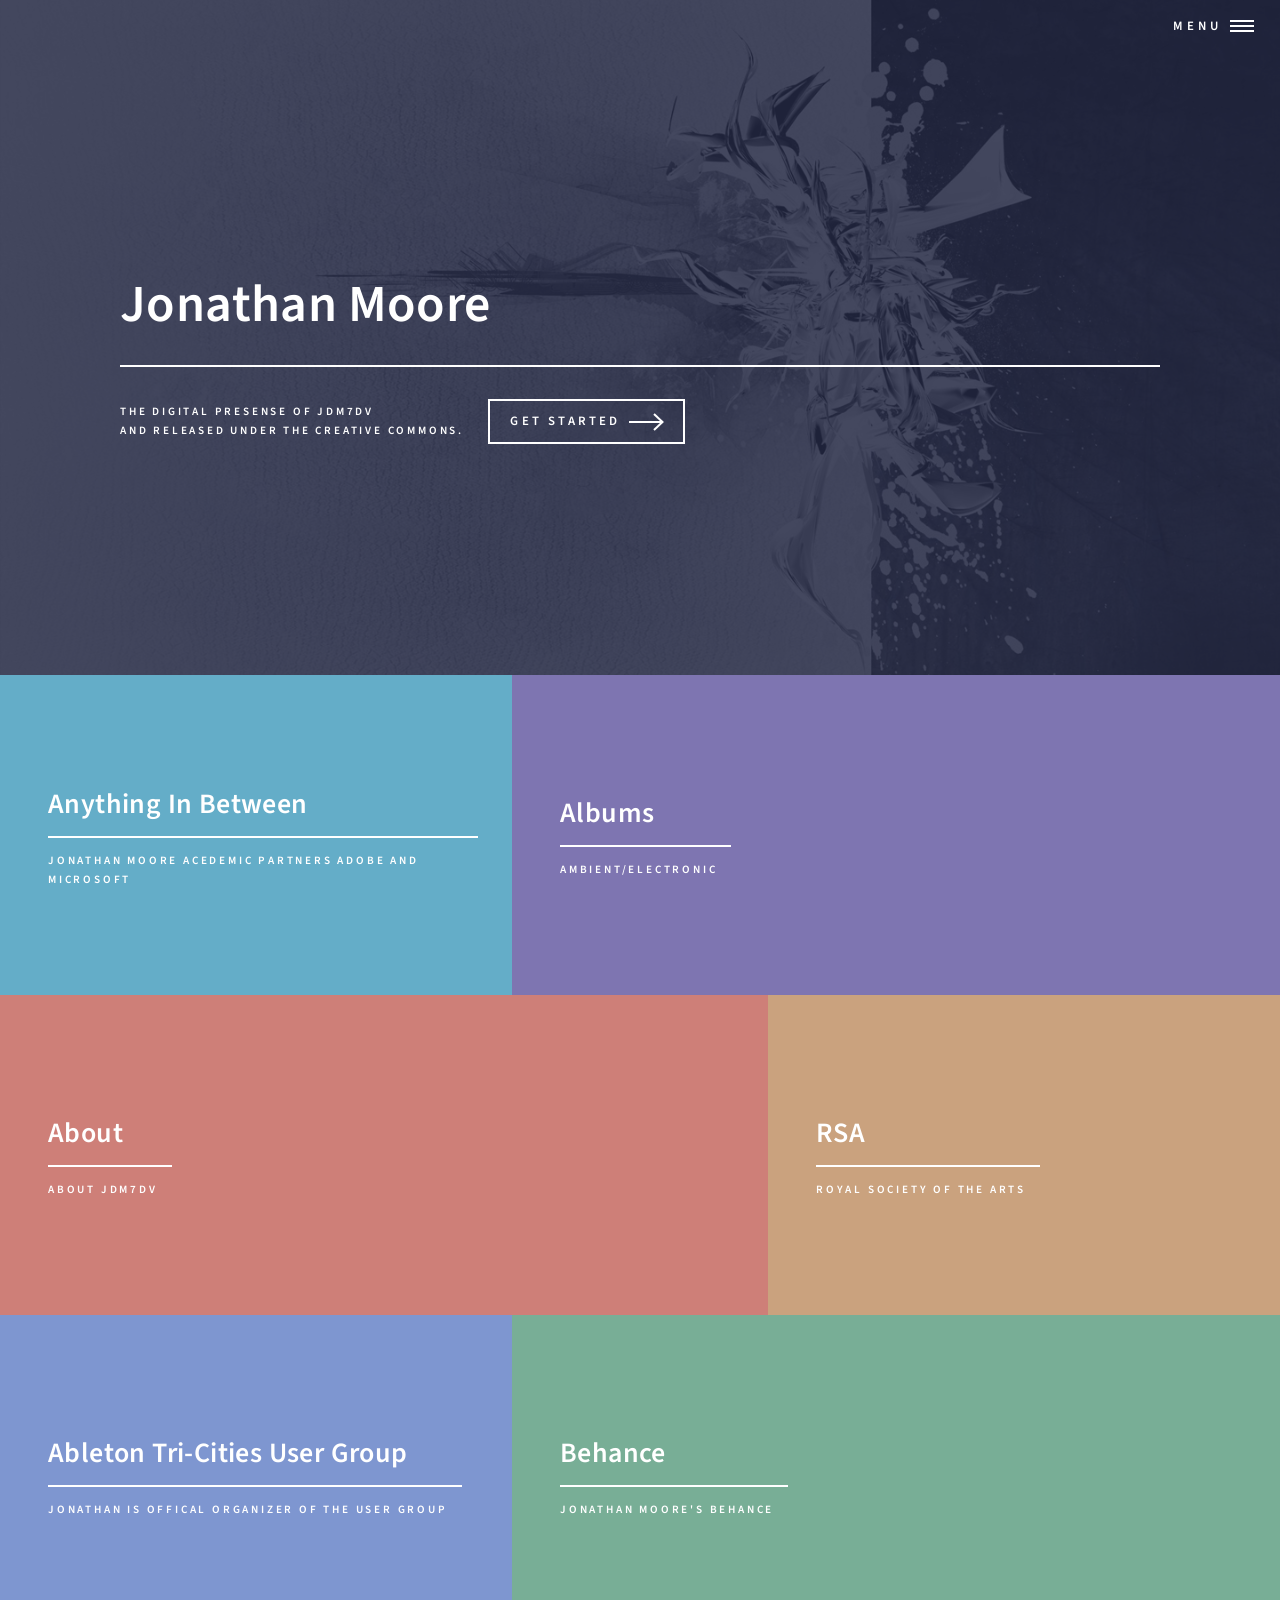
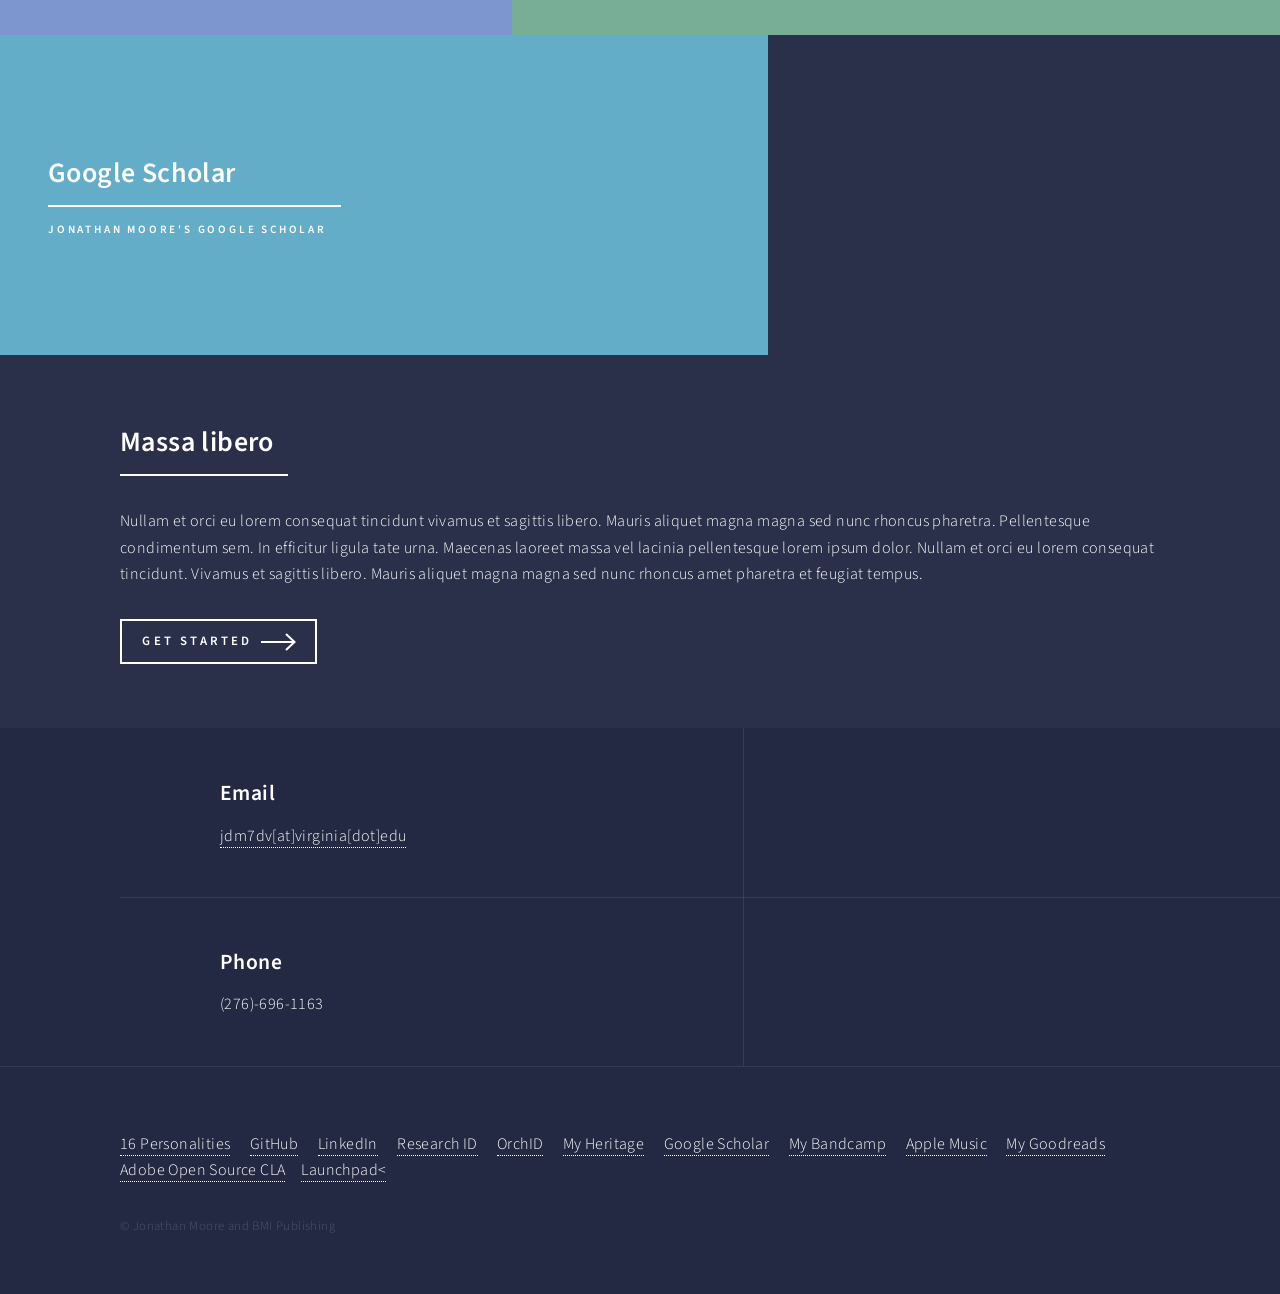
==== artist/index.html @ b3a299a1 "updated site" ====
<!DOCTYPE HTML>
<!--
	Forty by HTML5 UP
	html5up.net | @ajlkn
	Free for personal and commercial use under the CCA 3.0 license (html5up.net/license)
-->
<html>
	<head>
		<title>The digital presense of jdm7dv</title>
		<meta charset="utf-8" />
		<meta name="viewport" content="width=device-width, initial-scale=1, user-scalable=no" />
		<!--[if lte IE 8]><script src="assets/js/ie/html5shiv.js"></script><![endif]-->
        <link rel="stylesheet" href="assets/css/main.css" />
        <!--[if lte IE 9]><link rel="stylesheet" href="assets/css/ie9.css" /><![endif]-->
		<!--[if lte IE 8]><link rel="stylesheet" href="assets/css/ie8.css" /><![endif]-->
	</head>
	<body>

		<!-- Wrapper -->
			<div id="wrapper">

				<!-- Header -->
					<header id="header" class="alt">
					  <nav>
							<a href="#menu">Menu</a>
						</nav>
					</header>

				<!-- Menu -->
					<nav id="menu">
						<ul class="links">
							<li><a href="index.html">Home</a></li>
							<li><a href="albums.html">Albums</a></li>
                            <li><a href="gallery/index.html">Gallery</a></li>
                            <li><a href="https://www.blogger.com/profile/04845957680564475468">Blog</a></li>
                            <li><a href="https://social.jonathanmoore.net">Social</a></li>
                            <li><a href="https://store.cdbaby.com/Artist/JonathanMoore">CDBaby</a></li>
                            <li><a href="https://jdm7dv.bandcamp.com/">Bandcamp</a>
							<li><a href="about.html">About</a></li>
							
						</ul>
						<ul class="actions vertical">
							<li><a href="#" class="button special fit">Get Started</a></li>
							<li><a href="#" class="button fit">Log In</a></li>
						</ul>
					</nav>

				<!-- Banner -->
					<section id="banner" class="major">
						<div class="inner">
							<header class="major">
								<h1>Jonathan Moore</h1>
							</header>
							<div class="content">
								<p>The digital presense of jdm7dv<br />
								and released under the Creative Commons.</p>
								<ul class="actions">
									<li><a href="#one" class="button next scrolly">Get Started</a></li>
								</ul>
							</div>
						</div>
					</section>

				<!-- Main -->
					<div id="main">

						<!-- One -->
							<section id="one" class="tiles">
								<article>
									<span class="image">
										<img src="images/pic01.jpg" alt="" />
									</span>
									<header class="major">
										<h3><a href="https://github.com/intj-t" class="link">Anything In Between</a></h3>
										<p>Jonathan Moore Acedemic Partners Adobe and Microsoft</p>
									</header>
								</article>
								<article>
									<span class="image">
										<img src="images/pic02.jpg" alt="" />
									</span>
									<header class="major">
										<h3><a href="albums.html" class="link">Albums</a></h3>
										<p>Ambient/Electronic</p>
									</header>
								</article>
								<article>
									<span class="image">
										<img src="images/Jonathan_Moore.jpg" alt="" />
									</span>
									<header class="major">
										<h3><a href="about.html" class="link">About</a></h3>
										<p>About jdm7dv</p>
									</header>
								</article>
								<article>
									<span class="image">
										<img src="images/RSA-logo.jpg" alt="" />
									</span>
									<header class="major">
										<h3><a href="https://www.thersa.org/" class="link">RSA</a></h3>
										<p>Royal Society of the Arts</p>
									</header>
								</article>
								<article>
									<span class="image">
										<img src="images/35839010.jpg" alt="" />
									</span>
									<header class="major">
										<h3><a href="https://www.ableton.com/en/community/user-groups/tri-cities-ableton-user-group/" class="link">Ableton Tri-Cities User Group</a></h3>
										<p>Jonathan is offical organizer of the user group</p>
									</header>
								</article>
								<!--<article>
									<span class="image">
										<img src="images/re_vst.jpg" alt="" />
									</span>
									<header class="major">
										<h3><a href="re_vst.html" class="link">Rack Extentions and VST's</a></h3>
										<p>2020</p>
									</header>
								</article>-->
                                <article>
									<span class="image">
										<img src="images/behance.gif" alt="" />
									</span>
									<header class="major">
										<h3><a href="gallery/index.html" class="link">Behance</a></h3>
										<p>Jonathan Moore's Behance</p>
									</header>
								</article>
                                <article>
									<span class="image">
										<img src="images/gogle.png" alt="" />
									</span>
									<header class="major">
										<h3><a href="https://scholar.google.com/citations?hl=en&user=aBc-Oc8AAAAJ" class="link">Google Scholar</a></h3>
										<p>Jonathan Moore's Google Scholar</p>
									</header>
								</article>
                                
							</section>

						<!-- Two -->
							<section id="two">
								<div class="inner">
									<header class="major">
										<h2>Massa libero</h2>
									</header>
									<p>Nullam et orci eu lorem consequat tincidunt vivamus et sagittis libero. Mauris aliquet magna magna sed nunc rhoncus pharetra. Pellentesque condimentum sem. In efficitur ligula tate urna. Maecenas laoreet massa vel lacinia pellentesque lorem ipsum dolor. Nullam et orci eu lorem consequat tincidunt. Vivamus et sagittis libero. Mauris aliquet magna magna sed nunc rhoncus amet pharetra et feugiat tempus.</p>
									<ul class="actions">
										<li><a href="landing.html" class="button next">Get Started</a></li>
									</ul>
								</div>
							</section>

					</div>

				<!-- Contact -->
					<section id="contact">
						<div class="inner">
							<!--<section>
								<form method="post" action="#">
									<div class="field half first">
										<label for="name">Name</label>
										<input type="text" name="name" id="name" />
									</div>
									<div class="field half">
										<label for="email">Email</label>
										<input type="text" name="email" id="email" />
									</div>
									<div class="field">
										<label for="message">Message</label>
										<textarea name="message" id="message" rows="6"></textarea>
									</div>
									<ul class="actions">
										<li><input type="submit" value="Send Message" class="special" /></li>
										<li><input type="reset" value="Clear" /></li>
									</ul>
								</form>
							</section>-->
							<section class="split">
								<section>
									<div class="contact-method">
										<span class="icon alt fa-envelope"></span>
										<h3>Email</h3>
										<a href="#">jdm7dv[at]virginia[dot]edu</a>
									</div>
								</section>
								<section>
									<div class="contact-method">
										<span class="icon alt fa-phone"></span>
										<h3>Phone</h3>
										<span>(276)-696-1163</span>
									</div>
								</section>								
							</section>
						</div>
					</section>

				<!-- Footer -->
					<footer id="footer">
						<div class="inner">
							<ul class="icons">
								<!--<li><a href="#" class="icon alt fa-twitter"><span class="label">Twitter</span></a></li>
								<li><a href="#" class="icon alt fa-facebook"><span class="label">Facebook</span></a></li>-->
								<li><a href="https://www.16personalities.com/profiles/2ebeedfa55fbe" ><span class="label">16 Personalities</span></a></li>
								<li><a href="https://github.com/jdm7dv" ><span class="label">GitHub</span></a></li>
								<li><a href="https://www.linkedin.com/in/jdm7dv/" ><span class="label">LinkedIn</span></a></li>
                                <li><a href="http://www.researcherid.com/rid/O-6842-2016" ><span class="label">Research ID</span></a></li>
                                <li><a href="https://orcid.org/0000-0002-3929-2958" ><span class="label">OrchID</span></a></li>
                                <li><a href="https://www.myheritage.com/member-831976881_1/jonathan-moore?public=1&originalSiteID=532733941" ><span class="label">My Heritage</span></a></li>
                                <li><a href="https://scholar.google.com/citations?hl=en&user=aBc-Oc8AAAAJ" ><span class="label">Google Scholar</span></a></li>                                
	                            <li><a href="https://jdm7dv.bandcamp.com" ><span class="label">My Bandcamp</span></a></li>
                                <li><a href="https://itunes.apple.com/us/album/ambient-moments-vol-1/1295436715" ><span class="label">Apple Music</span></a></li>
	                            <li><a href="https://www.goodreads.com/user/show/72426002-jonathan-moore" ><span class="label">My Goodreads</span></a></li>
                                <li><a href="http://opensource.adobe.com/cla.html" ><span class="label">Adobe Open Source CLA</span></a>
                                <li><a href="https://github.com/jdm7dv/jdm7dv.github.io.git"><span class="label">Launchpad</span><</a>
							</ul>
							<ul class="copyright">
								<li>&copy; Jonathan Moore and BMI Publishing</li>
							</ul>
						</div>
					</footer>


			</div>

		<!-- Scripts -->
			<script src="assets/js/jquery.min.js"></script>
			<script src="assets/js/jquery.scrolly.min.js"></script>
			<script src="assets/js/jquery.scrollex.min.js"></script>
			<script src="assets/js/skel.min.js"></script>
			<script src="assets/js/util.js"></script>
			<!--[if lte IE 8]><script src="assets/js/ie/respond.min.js"></script><![endif]-->
			<script src="assets/js/main.js"></script>
            

	</body>
</html>
---- artist/assets/css/main.css ----
@import url(font-awesome.min.css);
@import url("https://fonts.googleapis.com/css?family=Source+Sans+Pro:300,300italic,600,600italic");

/*
	Forty by HTML5 UP
	html5up.net | @ajlkn
	Free for personal and commercial use under the CCA 3.0 license (html5up.net/license)
*/

/* Reset */

	html, body, div, span, applet, object, iframe, h1, h2, h3, h4, h5, h6, p, blockquote, pre, a, abbr, acronym, address, big, cite, code, del, dfn, em, img, ins, kbd, q, s, samp, small, strike, strong, sub, sup, tt, var, b, u, i, center, dl, dt, dd, ol, ul, li, fieldset, form, label, legend, table, caption, tbody, tfoot, thead, tr, th, td, article, aside, canvas, details, embed, figure, figcaption, footer, header, hgroup, menu, nav, output, ruby, section, summary, time, mark, audio, video {
		margin: 0;
		padding: 0;
		border: 0;
		font-size: 100%;
		font: inherit;
		vertical-align: baseline;
	}

	article, aside, details, figcaption, figure, footer, header, hgroup, menu, nav, section {
		display: block;
	}

	body {
		line-height: 1;
	}

	ol, ul {
		list-style: none;
	}

	blockquote {
		background: url(images/bg-quote1.png) no-repeat;
		color: #a5a4a4;
		font-style: italic;
		margin: 30px;
		padding: 30px 30px 30px 50px;
		}


	table {
		border-collapse: collapse;
		border-spacing: 0;
	}

	body {
		-webkit-text-size-adjust: none;
	}

/* Box Model */

	*, *:before, *:after {
		-moz-box-sizing: border-box;
		-webkit-box-sizing: border-box;
		box-sizing: border-box;
	}

/* Grid */

	.row {
		border-bottom: solid 1px transparent;
		-moz-box-sizing: border-box;
		-webkit-box-sizing: border-box;
		box-sizing: border-box;
	}

	.row > * {
		float: left;
		-moz-box-sizing: border-box;
		-webkit-box-sizing: border-box;
		box-sizing: border-box;
	}

	.row:after, .row:before {
		content: '';
		display: block;
		clear: both;
		height: 0;
	}

	.row.uniform > * > :first-child {
		margin-top: 0;
	}

	.row.uniform > * > :last-child {
		margin-bottom: 0;
	}

	.row.\30 \25 > * {
		padding: 0 0 0 0em;
	}

	.row.\30 \25 {
		margin: 0 0 -1px 0em;
	}

	.row.uniform.\30 \25 > * {
		padding: 0em 0 0 0em;
	}

	.row.uniform.\30 \25 {
		margin: 0em 0 -1px 0em;
	}

	.row > * {
		padding: 0 0 0 2em;
	}

	.row {
		margin: 0 0 -1px -2em;
	}

	.row.uniform > * {
		padding: 2em 0 0 2em;
	}

	.row.uniform {
		margin: -2em 0 -1px -2em;
	}

	.row.\32 00\25 > * {
		padding: 0 0 0 4em;
	}

	.row.\32 00\25 {
		margin: 0 0 -1px -4em;
	}

	.row.uniform.\32 00\25 > * {
		padding: 4em 0 0 4em;
	}

	.row.uniform.\32 00\25 {
		margin: -4em 0 -1px -4em;
	}

	.row.\31 50\25 > * {
		padding: 0 0 0 3em;
	}

	.row.\31 50\25 {
		margin: 0 0 -1px -3em;
	}

	.row.uniform.\31 50\25 > * {
		padding: 3em 0 0 3em;
	}

	.row.uniform.\31 50\25 {
		margin: -3em 0 -1px -3em;
	}

	.row.\35 0\25 > * {
		padding: 0 0 0 1em;
	}

	.row.\35 0\25 {
		margin: 0 0 -1px -1em;
	}

	.row.uniform.\35 0\25 > * {
		padding: 1em 0 0 1em;
	}

	.row.uniform.\35 0\25 {
		margin: -1em 0 -1px -1em;
	}

	.row.\32 5\25 > * {
		padding: 0 0 0 0.5em;
	}

	.row.\32 5\25 {
		margin: 0 0 -1px -0.5em;
	}

	.row.uniform.\32 5\25 > * {
		padding: 0.5em 0 0 0.5em;
	}

	.row.uniform.\32 5\25 {
		margin: -0.5em 0 -1px -0.5em;
	}

	.\31 2u, .\31 2u\24 {
		width: 100%;
		clear: none;
		margin-left: 0;
	}

	.\31 1u, .\31 1u\24 {
		width: 91.6666666667%;
		clear: none;
		margin-left: 0;
	}

	.\31 0u, .\31 0u\24 {
		width: 83.3333333333%;
		clear: none;
		margin-left: 0;
	}

	.\39 u, .\39 u\24 {
		width: 75%;
		clear: none;
		margin-left: 0;
	}

	.\38 u, .\38 u\24 {
		width: 66.6666666667%;
		clear: none;
		margin-left: 0;
	}

	.\37 u, .\37 u\24 {
		width: 58.3333333333%;
		clear: none;
		margin-left: 0;
	}

	.\36 u, .\36 u\24 {
		width: 50%;
		clear: none;
		margin-left: 0;
	}

	.\35 u, .\35 u\24 {
		width: 41.6666666667%;
		clear: none;
		margin-left: 0;
	}

	.\34 u, .\34 u\24 {
		width: 33.3333333333%;
		clear: none;
		margin-left: 0;
	}

	.\33 u, .\33 u\24 {
		width: 25%;
		clear: none;
		margin-left: 0;
	}

	.\32 u, .\32 u\24 {
		width: 16.6666666667%;
		clear: none;
		margin-left: 0;
	}

	.\31 u, .\31 u\24 {
		width: 8.3333333333%;
		clear: none;
		margin-left: 0;
	}

	.\31 2u\24 + *,
	.\31 1u\24 + *,
	.\31 0u\24 + *,
	.\39 u\24 + *,
	.\38 u\24 + *,
	.\37 u\24 + *,
	.\36 u\24 + *,
	.\35 u\24 + *,
	.\34 u\24 + *,
	.\33 u\24 + *,
	.\32 u\24 + *,
	.\31 u\24 + * {
		clear: left;
	}

	.\-11u {
		margin-left: 91.66667%;
	}

	.\-10u {
		margin-left: 83.33333%;
	}

	.\-9u {
		margin-left: 75%;
	}

	.\-8u {
		margin-left: 66.66667%;
	}

	.\-7u {
		margin-left: 58.33333%;
	}

	.\-6u {
		margin-left: 50%;
	}

	.\-5u {
		margin-left: 41.66667%;
	}

	.\-4u {
		margin-left: 33.33333%;
	}

	.\-3u {
		margin-left: 25%;
	}

	.\-2u {
		margin-left: 16.66667%;
	}

	.\-1u {
		margin-left: 8.33333%;
	}

	@media screen and (max-width: 1680px) {

		.row > * {
			padding: 0 0 0 2em;
		}

		.row {
			margin: 0 0 -1px -2em;
		}

		.row.uniform > * {
			padding: 2em 0 0 2em;
		}

		.row.uniform {
			margin: -2em 0 -1px -2em;
		}

		.row.\32 00\25 > * {
			padding: 0 0 0 4em;
		}

		.row.\32 00\25 {
			margin: 0 0 -1px -4em;
		}

		.row.uniform.\32 00\25 > * {
			padding: 4em 0 0 4em;
		}

		.row.uniform.\32 00\25 {
			margin: -4em 0 -1px -4em;
		}

		.row.\31 50\25 > * {
			padding: 0 0 0 3em;
		}

		.row.\31 50\25 {
			margin: 0 0 -1px -3em;
		}

		.row.uniform.\31 50\25 > * {
			padding: 3em 0 0 3em;
		}

		.row.uniform.\31 50\25 {
			margin: -3em 0 -1px -3em;
		}

		.row.\35 0\25 > * {
			padding: 0 0 0 1em;
		}

		.row.\35 0\25 {
			margin: 0 0 -1px -1em;
		}

		.row.uniform.\35 0\25 > * {
			padding: 1em 0 0 1em;
		}

		.row.uniform.\35 0\25 {
			margin: -1em 0 -1px -1em;
		}

		.row.\32 5\25 > * {
			padding: 0 0 0 0.5em;
		}

		.row.\32 5\25 {
			margin: 0 0 -1px -0.5em;
		}

		.row.uniform.\32 5\25 > * {
			padding: 0.5em 0 0 0.5em;
		}

		.row.uniform.\32 5\25 {
			margin: -0.5em 0 -1px -0.5em;
		}

		.\31 2u\28xlarge\29, .\31 2u\24\28xlarge\29 {
			width: 100%;
			clear: none;
			margin-left: 0;
		}

		.\31 1u\28xlarge\29, .\31 1u\24\28xlarge\29 {
			width: 91.6666666667%;
			clear: none;
			margin-left: 0;
		}

		.\31 0u\28xlarge\29, .\31 0u\24\28xlarge\29 {
			width: 83.3333333333%;
			clear: none;
			margin-left: 0;
		}

		.\39 u\28xlarge\29, .\39 u\24\28xlarge\29 {
			width: 75%;
			clear: none;
			margin-left: 0;
		}

		.\38 u\28xlarge\29, .\38 u\24\28xlarge\29 {
			width: 66.6666666667%;
			clear: none;
			margin-left: 0;
		}

		.\37 u\28xlarge\29, .\37 u\24\28xlarge\29 {
			width: 58.3333333333%;
			clear: none;
			margin-left: 0;
		}

		.\36 u\28xlarge\29, .\36 u\24\28xlarge\29 {
			width: 50%;
			clear: none;
			margin-left: 0;
		}

		.\35 u\28xlarge\29, .\35 u\24\28xlarge\29 {
			width: 41.6666666667%;
			clear: none;
			margin-left: 0;
		}

		.\34 u\28xlarge\29, .\34 u\24\28xlarge\29 {
			width: 33.3333333333%;
			clear: none;
			margin-left: 0;
		}

		.\33 u\28xlarge\29, .\33 u\24\28xlarge\29 {
			width: 25%;
			clear: none;
			margin-left: 0;
		}

		.\32 u\28xlarge\29, .\32 u\24\28xlarge\29 {
			width: 16.6666666667%;
			clear: none;
			margin-left: 0;
		}

		.\31 u\28xlarge\29, .\31 u\24\28xlarge\29 {
			width: 8.3333333333%;
			clear: none;
			margin-left: 0;
		}

		.\31 2u\24\28xlarge\29 + *,
		.\31 1u\24\28xlarge\29 + *,
		.\31 0u\24\28xlarge\29 + *,
		.\39 u\24\28xlarge\29 + *,
		.\38 u\24\28xlarge\29 + *,
		.\37 u\24\28xlarge\29 + *,
		.\36 u\24\28xlarge\29 + *,
		.\35 u\24\28xlarge\29 + *,
		.\34 u\24\28xlarge\29 + *,
		.\33 u\24\28xlarge\29 + *,
		.\32 u\24\28xlarge\29 + *,
		.\31 u\24\28xlarge\29 + * {
			clear: left;
		}

		.\-11u\28xlarge\29 {
			margin-left: 91.66667%;
		}

		.\-10u\28xlarge\29 {
			margin-left: 83.33333%;
		}

		.\-9u\28xlarge\29 {
			margin-left: 75%;
		}

		.\-8u\28xlarge\29 {
			margin-left: 66.66667%;
		}

		.\-7u\28xlarge\29 {
			margin-left: 58.33333%;
		}

		.\-6u\28xlarge\29 {
			margin-left: 50%;
		}

		.\-5u\28xlarge\29 {
			margin-left: 41.66667%;
		}

		.\-4u\28xlarge\29 {
			margin-left: 33.33333%;
		}

		.\-3u\28xlarge\29 {
			margin-left: 25%;
		}

		.\-2u\28xlarge\29 {
			margin-left: 16.66667%;
		}

		.\-1u\28xlarge\29 {
			margin-left: 8.33333%;
		}

	}

	@media screen and (max-width: 1280px) {

		.row > * {
			padding: 0 0 0 1.5em;
		}

		.row {
			margin: 0 0 -1px -1.5em;
		}

		.row.uniform > * {
			padding: 1.5em 0 0 1.5em;
		}

		.row.uniform {
			margin: -1.5em 0 -1px -1.5em;
		}

		.row.\32 00\25 > * {
			padding: 0 0 0 3em;
		}

		.row.\32 00\25 {
			margin: 0 0 -1px -3em;
		}

		.row.uniform.\32 00\25 > * {
			padding: 3em 0 0 3em;
		}

		.row.uniform.\32 00\25 {
			margin: -3em 0 -1px -3em;
		}

		.row.\31 50\25 > * {
			padding: 0 0 0 2.25em;
		}

		.row.\31 50\25 {
			margin: 0 0 -1px -2.25em;
		}

		.row.uniform.\31 50\25 > * {
			padding: 2.25em 0 0 2.25em;
		}

		.row.uniform.\31 50\25 {
			margin: -2.25em 0 -1px -2.25em;
		}

		.row.\35 0\25 > * {
			padding: 0 0 0 0.75em;
		}

		.row.\35 0\25 {
			margin: 0 0 -1px -0.75em;
		}

		.row.uniform.\35 0\25 > * {
			padding: 0.75em 0 0 0.75em;
		}

		.row.uniform.\35 0\25 {
			margin: -0.75em 0 -1px -0.75em;
		}

		.row.\32 5\25 > * {
			padding: 0 0 0 0.375em;
		}

		.row.\32 5\25 {
			margin: 0 0 -1px -0.375em;
		}

		.row.uniform.\32 5\25 > * {
			padding: 0.375em 0 0 0.375em;
		}

		.row.uniform.\32 5\25 {
			margin: -0.375em 0 -1px -0.375em;
		}

		.\31 2u\28large\29, .\31 2u\24\28large\29 {
			width: 100%;
			clear: none;
			margin-left: 0;
		}

		.\31 1u\28large\29, .\31 1u\24\28large\29 {
			width: 91.6666666667%;
			clear: none;
			margin-left: 0;
		}

		.\31 0u\28large\29, .\31 0u\24\28large\29 {
			width: 83.3333333333%;
			clear: none;
			margin-left: 0;
		}

		.\39 u\28large\29, .\39 u\24\28large\29 {
			width: 75%;
			clear: none;
			margin-left: 0;
		}

		.\38 u\28large\29, .\38 u\24\28large\29 {
			width: 66.6666666667%;
			clear: none;
			margin-left: 0;
		}

		.\37 u\28large\29, .\37 u\24\28large\29 {
			width: 58.3333333333%;
			clear: none;
			margin-left: 0;
		}

		.\36 u\28large\29, .\36 u\24\28large\29 {
			width: 50%;
			clear: none;
			margin-left: 0;
		}

		.\35 u\28large\29, .\35 u\24\28large\29 {
			width: 41.6666666667%;
			clear: none;
			margin-left: 0;
		}

		.\34 u\28large\29, .\34 u\24\28large\29 {
			width: 33.3333333333%;
			clear: none;
			margin-left: 0;
		}

		.\33 u\28large\29, .\33 u\24\28large\29 {
			width: 25%;
			clear: none;
			margin-left: 0;
		}

		.\32 u\28large\29, .\32 u\24\28large\29 {
			width: 16.6666666667%;
			clear: none;
			margin-left: 0;
		}

		.\31 u\28large\29, .\31 u\24\28large\29 {
			width: 8.3333333333%;
			clear: none;
			margin-left: 0;
		}

		.\31 2u\24\28large\29 + *,
		.\31 1u\24\28large\29 + *,
		.\31 0u\24\28large\29 + *,
		.\39 u\24\28large\29 + *,
		.\38 u\24\28large\29 + *,
		.\37 u\24\28large\29 + *,
		.\36 u\24\28large\29 + *,
		.\35 u\24\28large\29 + *,
		.\34 u\24\28large\29 + *,
		.\33 u\24\28large\29 + *,
		.\32 u\24\28large\29 + *,
		.\31 u\24\28large\29 + * {
			clear: left;
		}

		.\-11u\28large\29 {
			margin-left: 91.66667%;
		}

		.\-10u\28large\29 {
			margin-left: 83.33333%;
		}

		.\-9u\28large\29 {
			margin-left: 75%;
		}

		.\-8u\28large\29 {
			margin-left: 66.66667%;
		}

		.\-7u\28large\29 {
			margin-left: 58.33333%;
		}

		.\-6u\28large\29 {
			margin-left: 50%;
		}

		.\-5u\28large\29 {
			margin-left: 41.66667%;
		}

		.\-4u\28large\29 {
			margin-left: 33.33333%;
		}

		.\-3u\28large\29 {
			margin-left: 25%;
		}

		.\-2u\28large\29 {
			margin-left: 16.66667%;
		}

		.\-1u\28large\29 {
			margin-left: 8.33333%;
		}

	}

	@media screen and (max-width: 980px) {

		.row > * {
			padding: 0 0 0 1.5em;
		}

		.row {
			margin: 0 0 -1px -1.5em;
		}

		.row.uniform > * {
			padding: 1.5em 0 0 1.5em;
		}

		.row.uniform {
			margin: -1.5em 0 -1px -1.5em;
		}

		.row.\32 00\25 > * {
			padding: 0 0 0 3em;
		}

		.row.\32 00\25 {
			margin: 0 0 -1px -3em;
		}

		.row.uniform.\32 00\25 > * {
			padding: 3em 0 0 3em;
		}

		.row.uniform.\32 00\25 {
			margin: -3em 0 -1px -3em;
		}

		.row.\31 50\25 > * {
			padding: 0 0 0 2.25em;
		}

		.row.\31 50\25 {
			margin: 0 0 -1px -2.25em;
		}

		.row.uniform.\31 50\25 > * {
			padding: 2.25em 0 0 2.25em;
		}

		.row.uniform.\31 50\25 {
			margin: -2.25em 0 -1px -2.25em;
		}

		.row.\35 0\25 > * {
			padding: 0 0 0 0.75em;
		}

		.row.\35 0\25 {
			margin: 0 0 -1px -0.75em;
		}

		.row.uniform.\35 0\25 > * {
			padding: 0.75em 0 0 0.75em;
		}

		.row.uniform.\35 0\25 {
			margin: -0.75em 0 -1px -0.75em;
		}

		.row.\32 5\25 > * {
			padding: 0 0 0 0.375em;
		}

		.row.\32 5\25 {
			margin: 0 0 -1px -0.375em;
		}

		.row.uniform.\32 5\25 > * {
			padding: 0.375em 0 0 0.375em;
		}

		.row.uniform.\32 5\25 {
			margin: -0.375em 0 -1px -0.375em;
		}

		.\31 2u\28medium\29, .\31 2u\24\28medium\29 {
			width: 100%;
			clear: none;
			margin-left: 0;
		}

		.\31 1u\28medium\29, .\31 1u\24\28medium\29 {
			width: 91.6666666667%;
			clear: none;
			margin-left: 0;
		}

		.\31 0u\28medium\29, .\31 0u\24\28medium\29 {
			width: 83.3333333333%;
			clear: none;
			margin-left: 0;
		}

		.\39 u\28medium\29, .\39 u\24\28medium\29 {
			width: 75%;
			clear: none;
			margin-left: 0;
		}

		.\38 u\28medium\29, .\38 u\24\28medium\29 {
			width: 66.6666666667%;
			clear: none;
			margin-left: 0;
		}

		.\37 u\28medium\29, .\37 u\24\28medium\29 {
			width: 58.3333333333%;
			clear: none;
			margin-left: 0;
		}

		.\36 u\28medium\29, .\36 u\24\28medium\29 {
			width: 50%;
			clear: none;
			margin-left: 0;
		}

		.\35 u\28medium\29, .\35 u\24\28medium\29 {
			width: 41.6666666667%;
			clear: none;
			margin-left: 0;
		}

		.\34 u\28medium\29, .\34 u\24\28medium\29 {
			width: 33.3333333333%;
			clear: none;
			margin-left: 0;
		}

		.\33 u\28medium\29, .\33 u\24\28medium\29 {
			width: 25%;
			clear: none;
			margin-left: 0;
		}

		.\32 u\28medium\29, .\32 u\24\28medium\29 {
			width: 16.6666666667%;
			clear: none;
			margin-left: 0;
		}

		.\31 u\28medium\29, .\31 u\24\28medium\29 {
			width: 8.3333333333%;
			clear: none;
			margin-left: 0;
		}

		.\31 2u\24\28medium\29 + *,
		.\31 1u\24\28medium\29 + *,
		.\31 0u\24\28medium\29 + *,
		.\39 u\24\28medium\29 + *,
		.\38 u\24\28medium\29 + *,
		.\37 u\24\28medium\29 + *,
		.\36 u\24\28medium\29 + *,
		.\35 u\24\28medium\29 + *,
		.\34 u\24\28medium\29 + *,
		.\33 u\24\28medium\29 + *,
		.\32 u\24\28medium\29 + *,
		.\31 u\24\28medium\29 + * {
			clear: left;
		}

		.\-11u\28medium\29 {
			margin-left: 91.66667%;
		}

		.\-10u\28medium\29 {
			margin-left: 83.33333%;
		}

		.\-9u\28medium\29 {
			margin-left: 75%;
		}

		.\-8u\28medium\29 {
			margin-left: 66.66667%;
		}

		.\-7u\28medium\29 {
			margin-left: 58.33333%;
		}

		.\-6u\28medium\29 {
			margin-left: 50%;
		}

		.\-5u\28medium\29 {
			margin-left: 41.66667%;
		}

		.\-4u\28medium\29 {
			margin-left: 33.33333%;
		}

		.\-3u\28medium\29 {
			margin-left: 25%;
		}

		.\-2u\28medium\29 {
			margin-left: 16.66667%;
		}

		.\-1u\28medium\29 {
			margin-left: 8.33333%;
		}

	}

	@media screen and (max-width: 736px) {

		.row > * {
			padding: 0 0 0 1.25em;
		}

		.row {
			margin: 0 0 -1px -1.25em;
		}

		.row.uniform > * {
			padding: 1.25em 0 0 1.25em;
		}

		.row.uniform {
			margin: -1.25em 0 -1px -1.25em;
		}

		.row.\32 00\25 > * {
			padding: 0 0 0 2.5em;
		}

		.row.\32 00\25 {
			margin: 0 0 -1px -2.5em;
		}

		.row.uniform.\32 00\25 > * {
			padding: 2.5em 0 0 2.5em;
		}

		.row.uniform.\32 00\25 {
			margin: -2.5em 0 -1px -2.5em;
		}

		.row.\31 50\25 > * {
			padding: 0 0 0 1.875em;
		}

		.row.\31 50\25 {
			margin: 0 0 -1px -1.875em;
		}

		.row.uniform.\31 50\25 > * {
			padding: 1.875em 0 0 1.875em;
		}

		.row.uniform.\31 50\25 {
			margin: -1.875em 0 -1px -1.875em;
		}

		.row.\35 0\25 > * {
			padding: 0 0 0 0.625em;
		}

		.row.\35 0\25 {
			margin: 0 0 -1px -0.625em;
		}

		.row.uniform.\35 0\25 > * {
			padding: 0.625em 0 0 0.625em;
		}

		.row.uniform.\35 0\25 {
			margin: -0.625em 0 -1px -0.625em;
		}

		.row.\32 5\25 > * {
			padding: 0 0 0 0.3125em;
		}

		.row.\32 5\25 {
			margin: 0 0 -1px -0.3125em;
		}

		.row.uniform.\32 5\25 > * {
			padding: 0.3125em 0 0 0.3125em;
		}

		.row.uniform.\32 5\25 {
			margin: -0.3125em 0 -1px -0.3125em;
		}

		.\31 2u\28small\29, .\31 2u\24\28small\29 {
			width: 100%;
			clear: none;
			margin-left: 0;
		}

		.\31 1u\28small\29, .\31 1u\24\28small\29 {
			width: 91.6666666667%;
			clear: none;
			margin-left: 0;
		}

		.\31 0u\28small\29, .\31 0u\24\28small\29 {
			width: 83.3333333333%;
			clear: none;
			margin-left: 0;
		}

		.\39 u\28small\29, .\39 u\24\28small\29 {
			width: 75%;
			clear: none;
			margin-left: 0;
		}

		.\38 u\28small\29, .\38 u\24\28small\29 {
			width: 66.6666666667%;
			clear: none;
			margin-left: 0;
		}

		.\37 u\28small\29, .\37 u\24\28small\29 {
			width: 58.3333333333%;
			clear: none;
			margin-left: 0;
		}

		.\36 u\28small\29, .\36 u\24\28small\29 {
			width: 50%;
			clear: none;
			margin-left: 0;
		}

		.\35 u\28small\29, .\35 u\24\28small\29 {
			width: 41.6666666667%;
			clear: none;
			margin-left: 0;
		}

		.\34 u\28small\29, .\34 u\24\28small\29 {
			width: 33.3333333333%;
			clear: none;
			margin-left: 0;
		}

		.\33 u\28small\29, .\33 u\24\28small\29 {
			width: 25%;
			clear: none;
			margin-left: 0;
		}

		.\32 u\28small\29, .\32 u\24\28small\29 {
			width: 16.6666666667%;
			clear: none;
			margin-left: 0;
		}

		.\31 u\28small\29, .\31 u\24\28small\29 {
			width: 8.3333333333%;
			clear: none;
			margin-left: 0;
		}

		.\31 2u\24\28small\29 + *,
		.\31 1u\24\28small\29 + *,
		.\31 0u\24\28small\29 + *,
		.\39 u\24\28small\29 + *,
		.\38 u\24\28small\29 + *,
		.\37 u\24\28small\29 + *,
		.\36 u\24\28small\29 + *,
		.\35 u\24\28small\29 + *,
		.\34 u\24\28small\29 + *,
		.\33 u\24\28small\29 + *,
		.\32 u\24\28small\29 + *,
		.\31 u\24\28small\29 + * {
			clear: left;
		}

		.\-11u\28small\29 {
			margin-left: 91.66667%;
		}

		.\-10u\28small\29 {
			margin-left: 83.33333%;
		}

		.\-9u\28small\29 {
			margin-left: 75%;
		}

		.\-8u\28small\29 {
			margin-left: 66.66667%;
		}

		.\-7u\28small\29 {
			margin-left: 58.33333%;
		}

		.\-6u\28small\29 {
			margin-left: 50%;
		}

		.\-5u\28small\29 {
			margin-left: 41.66667%;
		}

		.\-4u\28small\29 {
			margin-left: 33.33333%;
		}

		.\-3u\28small\29 {
			margin-left: 25%;
		}

		.\-2u\28small\29 {
			margin-left: 16.66667%;
		}

		.\-1u\28small\29 {
			margin-left: 8.33333%;
		}

	}

	@media screen and (max-width: 480px) {

		.row > * {
			padding: 0 0 0 1.25em;
		}

		.row {
			margin: 0 0 -1px -1.25em;
		}

		.row.uniform > * {
			padding: 1.25em 0 0 1.25em;
		}

		.row.uniform {
			margin: -1.25em 0 -1px -1.25em;
		}

		.row.\32 00\25 > * {
			padding: 0 0 0 2.5em;
		}

		.row.\32 00\25 {
			margin: 0 0 -1px -2.5em;
		}

		.row.uniform.\32 00\25 > * {
			padding: 2.5em 0 0 2.5em;
		}

		.row.uniform.\32 00\25 {
			margin: -2.5em 0 -1px -2.5em;
		}

		.row.\31 50\25 > * {
			padding: 0 0 0 1.875em;
		}

		.row.\31 50\25 {
			margin: 0 0 -1px -1.875em;
		}

		.row.uniform.\31 50\25 > * {
			padding: 1.875em 0 0 1.875em;
		}

		.row.uniform.\31 50\25 {
			margin: -1.875em 0 -1px -1.875em;
		}

		.row.\35 0\25 > * {
			padding: 0 0 0 0.625em;
		}

		.row.\35 0\25 {
			margin: 0 0 -1px -0.625em;
		}

		.row.uniform.\35 0\25 > * {
			padding: 0.625em 0 0 0.625em;
		}

		.row.uniform.\35 0\25 {
			margin: -0.625em 0 -1px -0.625em;
		}

		.row.\32 5\25 > * {
			padding: 0 0 0 0.3125em;
		}

		.row.\32 5\25 {
			margin: 0 0 -1px -0.3125em;
		}

		.row.uniform.\32 5\25 > * {
			padding: 0.3125em 0 0 0.3125em;
		}

		.row.uniform.\32 5\25 {
			margin: -0.3125em 0 -1px -0.3125em;
		}

		.\31 2u\28xsmall\29, .\31 2u\24\28xsmall\29 {
			width: 100%;
			clear: none;
			margin-left: 0;
		}

		.\31 1u\28xsmall\29, .\31 1u\24\28xsmall\29 {
			width: 91.6666666667%;
			clear: none;
			margin-left: 0;
		}

		.\31 0u\28xsmall\29, .\31 0u\24\28xsmall\29 {
			width: 83.3333333333%;
			clear: none;
			margin-left: 0;
		}

		.\39 u\28xsmall\29, .\39 u\24\28xsmall\29 {
			width: 75%;
			clear: none;
			margin-left: 0;
		}

		.\38 u\28xsmall\29, .\38 u\24\28xsmall\29 {
			width: 66.6666666667%;
			clear: none;
			margin-left: 0;
		}

		.\37 u\28xsmall\29, .\37 u\24\28xsmall\29 {
			width: 58.3333333333%;
			clear: none;
			margin-left: 0;
		}

		.\36 u\28xsmall\29, .\36 u\24\28xsmall\29 {
			width: 50%;
			clear: none;
			margin-left: 0;
		}

		.\35 u\28xsmall\29, .\35 u\24\28xsmall\29 {
			width: 41.6666666667%;
			clear: none;
			margin-left: 0;
		}

		.\34 u\28xsmall\29, .\34 u\24\28xsmall\29 {
			width: 33.3333333333%;
			clear: none;
			margin-left: 0;
		}

		.\33 u\28xsmall\29, .\33 u\24\28xsmall\29 {
			width: 25%;
			clear: none;
			margin-left: 0;
		}

		.\32 u\28xsmall\29, .\32 u\24\28xsmall\29 {
			width: 16.6666666667%;
			clear: none;
			margin-left: 0;
		}

		.\31 u\28xsmall\29, .\31 u\24\28xsmall\29 {
			width: 8.3333333333%;
			clear: none;
			margin-left: 0;
		}

		.\31 2u\24\28xsmall\29 + *,
		.\31 1u\24\28xsmall\29 + *,
		.\31 0u\24\28xsmall\29 + *,
		.\39 u\24\28xsmall\29 + *,
		.\38 u\24\28xsmall\29 + *,
		.\37 u\24\28xsmall\29 + *,
		.\36 u\24\28xsmall\29 + *,
		.\35 u\24\28xsmall\29 + *,
		.\34 u\24\28xsmall\29 + *,
		.\33 u\24\28xsmall\29 + *,
		.\32 u\24\28xsmall\29 + *,
		.\31 u\24\28xsmall\29 + * {
			clear: left;
		}

		.\-11u\28xsmall\29 {
			margin-left: 91.66667%;
		}

		.\-10u\28xsmall\29 {
			margin-left: 83.33333%;
		}

		.\-9u\28xsmall\29 {
			margin-left: 75%;
		}

		.\-8u\28xsmall\29 {
			margin-left: 66.66667%;
		}

		.\-7u\28xsmall\29 {
			margin-left: 58.33333%;
		}

		.\-6u\28xsmall\29 {
			margin-left: 50%;
		}

		.\-5u\28xsmall\29 {
			margin-left: 41.66667%;
		}

		.\-4u\28xsmall\29 {
			margin-left: 33.33333%;
		}

		.\-3u\28xsmall\29 {
			margin-left: 25%;
		}

		.\-2u\28xsmall\29 {
			margin-left: 16.66667%;
		}

		.\-1u\28xsmall\29 {
			margin-left: 8.33333%;
		}

	}

	@media screen and (max-width: 360px) {

		.row > * {
			padding: 0 0 0 1.25em;
		}

		.row {
			margin: 0 0 -1px -1.25em;
		}

		.row.uniform > * {
			padding: 1.25em 0 0 1.25em;
		}

		.row.uniform {
			margin: -1.25em 0 -1px -1.25em;
		}

		.row.\32 00\25 > * {
			padding: 0 0 0 2.5em;
		}

		.row.\32 00\25 {
			margin: 0 0 -1px -2.5em;
		}

		.row.uniform.\32 00\25 > * {
			padding: 2.5em 0 0 2.5em;
		}

		.row.uniform.\32 00\25 {
			margin: -2.5em 0 -1px -2.5em;
		}

		.row.\31 50\25 > * {
			padding: 0 0 0 1.875em;
		}

		.row.\31 50\25 {
			margin: 0 0 -1px -1.875em;
		}

		.row.uniform.\31 50\25 > * {
			padding: 1.875em 0 0 1.875em;
		}

		.row.uniform.\31 50\25 {
			margin: -1.875em 0 -1px -1.875em;
		}

		.row.\35 0\25 > * {
			padding: 0 0 0 0.625em;
		}

		.row.\35 0\25 {
			margin: 0 0 -1px -0.625em;
		}

		.row.uniform.\35 0\25 > * {
			padding: 0.625em 0 0 0.625em;
		}

		.row.uniform.\35 0\25 {
			margin: -0.625em 0 -1px -0.625em;
		}

		.row.\32 5\25 > * {
			padding: 0 0 0 0.3125em;
		}

		.row.\32 5\25 {
			margin: 0 0 -1px -0.3125em;
		}

		.row.uniform.\32 5\25 > * {
			padding: 0.3125em 0 0 0.3125em;
		}

		.row.uniform.\32 5\25 {
			margin: -0.3125em 0 -1px -0.3125em;
		}

		.\31 2u\28xxsmall\29, .\31 2u\24\28xxsmall\29 {
			width: 100%;
			clear: none;
			margin-left: 0;
		}

		.\31 1u\28xxsmall\29, .\31 1u\24\28xxsmall\29 {
			width: 91.6666666667%;
			clear: none;
			margin-left: 0;
		}

		.\31 0u\28xxsmall\29, .\31 0u\24\28xxsmall\29 {
			width: 83.3333333333%;
			clear: none;
			margin-left: 0;
		}

		.\39 u\28xxsmall\29, .\39 u\24\28xxsmall\29 {
			width: 75%;
			clear: none;
			margin-left: 0;
		}

		.\38 u\28xxsmall\29, .\38 u\24\28xxsmall\29 {
			width: 66.6666666667%;
			clear: none;
			margin-left: 0;
		}

		.\37 u\28xxsmall\29, .\37 u\24\28xxsmall\29 {
			width: 58.3333333333%;
			clear: none;
			margin-left: 0;
		}

		.\36 u\28xxsmall\29, .\36 u\24\28xxsmall\29 {
			width: 50%;
			clear: none;
			margin-left: 0;
		}

		.\35 u\28xxsmall\29, .\35 u\24\28xxsmall\29 {
			width: 41.6666666667%;
			clear: none;
			margin-left: 0;
		}

		.\34 u\28xxsmall\29, .\34 u\24\28xxsmall\29 {
			width: 33.3333333333%;
			clear: none;
			margin-left: 0;
		}

		.\33 u\28xxsmall\29, .\33 u\24\28xxsmall\29 {
			width: 25%;
			clear: none;
			margin-left: 0;
		}

		.\32 u\28xxsmall\29, .\32 u\24\28xxsmall\29 {
			width: 16.6666666667%;
			clear: none;
			margin-left: 0;
		}

		.\31 u\28xxsmall\29, .\31 u\24\28xxsmall\29 {
			width: 8.3333333333%;
			clear: none;
			margin-left: 0;
		}

		.\31 2u\24\28xxsmall\29 + *,
		.\31 1u\24\28xxsmall\29 + *,
		.\31 0u\24\28xxsmall\29 + *,
		.\39 u\24\28xxsmall\29 + *,
		.\38 u\24\28xxsmall\29 + *,
		.\37 u\24\28xxsmall\29 + *,
		.\36 u\24\28xxsmall\29 + *,
		.\35 u\24\28xxsmall\29 + *,
		.\34 u\24\28xxsmall\29 + *,
		.\33 u\24\28xxsmall\29 + *,
		.\32 u\24\28xxsmall\29 + *,
		.\31 u\24\28xxsmall\29 + * {
			clear: left;
		}

		.\-11u\28xxsmall\29 {
			margin-left: 91.66667%;
		}

		.\-10u\28xxsmall\29 {
			margin-left: 83.33333%;
		}

		.\-9u\28xxsmall\29 {
			margin-left: 75%;
		}

		.\-8u\28xxsmall\29 {
			margin-left: 66.66667%;
		}

		.\-7u\28xxsmall\29 {
			margin-left: 58.33333%;
		}

		.\-6u\28xxsmall\29 {
			margin-left: 50%;
		}

		.\-5u\28xxsmall\29 {
			margin-left: 41.66667%;
		}

		.\-4u\28xxsmall\29 {
			margin-left: 33.33333%;
		}

		.\-3u\28xxsmall\29 {
			margin-left: 25%;
		}

		.\-2u\28xxsmall\29 {
			margin-left: 16.66667%;
		}

		.\-1u\28xxsmall\29 {
			margin-left: 8.33333%;
		}

	}

/* Basic */

	@-ms-viewport {
		width: device-width;
	}

	body {
		-ms-overflow-style: scrollbar;
	}

	@media screen and (max-width: 480px) {

		html, body {
			min-width: 320px;
		}

	}

	body {
		background: #242943;
	}

		body.is-loading *, body.is-loading *:before, body.is-loading *:after {
			-moz-animation: none !important;
			-webkit-animation: none !important;
			-ms-animation: none !important;
			animation: none !important;
			-moz-transition: none !important;
			-webkit-transition: none !important;
			-ms-transition: none !important;
			transition: none !important;
		}

/* Type */

	body, input, select, textarea {
		color: #ffffff;
		font-family: "Source Sans Pro", Helvetica, sans-serif;
		font-size: 17pt;
		font-weight: 300;
		letter-spacing: 0.025em;
		line-height: 1.65;
	}

		@media screen and (max-width: 1680px) {

			body, input, select, textarea {
				font-size: 14pt;
			}

		}

		@media screen and (max-width: 1280px) {

			body, input, select, textarea {
				font-size: 12pt;
			}

		}

		@media screen and (max-width: 360px) {

			body, input, select, textarea {
				font-size: 11pt;
			}

		}

	a {
		-moz-transition: color 0.2s ease-in-out, border-bottom-color 0.2s ease-in-out;
		-webkit-transition: color 0.2s ease-in-out, border-bottom-color 0.2s ease-in-out;
		-ms-transition: color 0.2s ease-in-out, border-bottom-color 0.2s ease-in-out;
		transition: color 0.2s ease-in-out, border-bottom-color 0.2s ease-in-out;
		border-bottom: dotted 1px;
		color: inherit;
		text-decoration: none;
	}

		a:hover {
			border-bottom-color: transparent;
			color: #9bf1ff !important;
		}

		a:active {
			color: #53e3fb !important;
		}

	strong, b {
		color: #ffffff;
		font-weight: 600;
	}

	em, i {
		font-style: italic;
	}

	p {
		margin: 0 0 2em 0;
	}

	h1, h2, h3, h4, h5, h6 {
		color: #ffffff;
		font-weight: 600;
		line-height: 1.65;
		margin: 0 0 1em 0;
	}

		h1 a, h2 a, h3 a, h4 a, h5 a, h6 a {
			color: inherit;
			border-bottom: 0;
		}

	h1 {
		font-size: 2.5em;
	}

	h2 {
		font-size: 1.75em;
	}

	h3 {
		font-size: 1.35em;
	}

	h4 {
		font-size: 1.1em;
	}

	h5 {
		font-size: 0.9em;
	}

	h6 {
		font-size: 0.7em;
	}

	@media screen and (max-width: 736px) {

		h1 {
			font-size: 2em;
		}

		h2 {
			font-size: 1.5em;
		}

		h3 {
			font-size: 1.25em;
		}

	}

	sub {
		font-size: 0.8em;
		position: relative;
		top: 0.5em;
	}

	sup {
		font-size: 0.8em;
		position: relative;
		top: -0.5em;
	}

	blockquote {
		border-left: solid 4px rgba(212, 212, 255, 0.1);
		font-style: italic;
		margin: 0 0 2em 0;
		padding: 0.5em 0 0.5em 2em;
	}

	code {
		background: rgba(212, 212, 255, 0.035);
		font-family: "Courier New", monospace;
		font-size: 0.9em;
		margin: 0 0.25em;
		padding: 0.25em 0.65em;
	}

	pre {
		-webkit-overflow-scrolling: touch;
		font-family: "Courier New", monospace;
		font-size: 0.9em;
		margin: 0 0 2em 0;
	}

		pre code {
			display: block;
			line-height: 1.75;
			padding: 1em 1.5em;
			overflow-x: auto;
		}

	hr {
		border: 0;
		border-bottom: solid 1px rgba(212, 212, 255, 0.1);
		margin: 2em 0;
	}

		hr.major {
			margin: 3em 0;
		}

	.align-left {
		text-align: left;
	}

	.align-center {
		text-align: center;
	}

	.align-right {
		text-align: right;
	}

/* Section/Article */

	section.special, article.special {
		text-align: center;
	}

	header.major {
		width: -moz-max-content;
		width: -webkit-max-content;
		width: -ms-max-content;
		width: max-content;
		margin-bottom: 2em;
	}

		header.major > :first-child {
			margin-bottom: 0;
			width: calc(100% + 0.5em);
		}

			header.major > :first-child:after {
				content: '';
				background-color: #ffffff;
				display: block;
				height: 2px;
				margin: 0.325em 0 0.5em 0;
				width: 100%;
			}

		header.major > p {
			font-size: 0.7em;
			font-weight: 600;
			letter-spacing: 0.25em;
			margin-bottom: 0;
			text-transform: uppercase;
		}

		body.is-ie header.major > :first-child:after {
			max-width: 9em;
		}

		body.is-ie header.major > h1:after {
			max-width: 100% !important;
		}

	@media screen and (max-width: 736px) {

		header.major > p br {
			display: none;
		}

	}

/* Form */

	form {
		margin: 0 0 2em 0;
	}

		form .field {
			margin: 0 0 2em 0;
		}

			form .field.half {
				width: 50%;
				float: left;
				padding: 0 0 0 1em;
			}

				form .field.half.first {
					padding: 0 1em 0 0;
				}

		form > .actions {
			margin: 2.5em 0 0 0 !important;
		}

		@media screen and (max-width: 736px) {

			form .field {
				margin: 0 0 1.5em 0;
			}

				form .field.half {
					padding: 0 0 0 0.75em;
				}

					form .field.half.first {
						padding: 0 0.75em 0 0;
					}

			form > .actions {
				margin: 2em 0 0 0 !important;
			}

		}

		@media screen and (max-width: 480px) {

			form .field.half {
				width: 100%;
				float: none;
				padding: 0;
			}

				form .field.half.first {
					padding: 0;
				}

		}

	label {
		color: #ffffff;
		display: block;
		font-size: 0.8em;
		font-weight: 600;
		letter-spacing: 0.25em;
		margin: 0 0 1em 0;
		text-transform: uppercase;
	}

	input[type="text"],
	input[type="password"],
	input[type="email"],
	input[type="tel"],
	input[type="search"],
	input[type="url"],
	select,
	textarea {
		-moz-appearance: none;
		-webkit-appearance: none;
		-ms-appearance: none;
		appearance: none;
		background: rgba(212, 212, 255, 0.035);
		border: none;
		border-radius: 0;
		color: inherit;
		display: block;
		outline: 0;
		padding: 0 1em;
		text-decoration: none;
		width: 100%;
	}

		input[type="text"]:invalid,
		input[type="password"]:invalid,
		input[type="email"]:invalid,
		input[type="tel"]:invalid,
		input[type="search"]:invalid,
		input[type="url"]:invalid,
		select:invalid,
		textarea:invalid {
			box-shadow: none;
		}

		input[type="text"]:focus,
		input[type="password"]:focus,
		input[type="email"]:focus,
		input[type="tel"]:focus,
		input[type="search"]:focus,
		input[type="url"]:focus,
		select:focus,
		textarea:focus {
			border-color: #9bf1ff;
			box-shadow: 0 0 0 2px #9bf1ff;
		}

	.select-wrapper {
		text-decoration: none;
		display: block;
		position: relative;
	}

		.select-wrapper:before {
			-moz-osx-font-smoothing: grayscale;
			-webkit-font-smoothing: antialiased;
			font-family: FontAwesome;
			font-style: normal;
			font-weight: normal;
			text-transform: none !important;
		}

		.select-wrapper:before {
			color: rgba(212, 212, 255, 0.1);
			content: '\f078';
			display: block;
			height: 2.75em;
			line-height: 2.75em;
			pointer-events: none;
			position: absolute;
			right: 0;
			text-align: center;
			top: 0;
			width: 2.75em;
		}

		.select-wrapper select::-ms-expand {
			display: none;
		}

	input[type="text"],
	input[type="password"],
	input[type="email"],
	input[type="tel"],
	input[type="search"],
	input[type="url"],
	select {
		height: 2.75em;
	}

	textarea {
		padding: 0.75em 1em;
	}

	input[type="checkbox"],
	input[type="radio"] {
		-moz-appearance: none;
		-webkit-appearance: none;
		-ms-appearance: none;
		appearance: none;
		display: block;
		float: left;
		margin-right: -2em;
		opacity: 0;
		width: 1em;
		z-index: -1;
	}

		input[type="checkbox"] + label,
		input[type="radio"] + label {
			text-decoration: none;
			color: #ffffff;
			cursor: pointer;
			display: inline-block;
			font-weight: 300;
			padding-left: 2.65em;
			padding-right: 0.75em;
			position: relative;
		}

			input[type="checkbox"] + label:before,
			input[type="radio"] + label:before {
				-moz-osx-font-smoothing: grayscale;
				-webkit-font-smoothing: antialiased;
				font-family: FontAwesome;
				font-style: normal;
				font-weight: normal;
				text-transform: none !important;
			}

			input[type="checkbox"] + label:before,
			input[type="radio"] + label:before {
				background: rgba(212, 212, 255, 0.035);
				content: '';
				display: inline-block;
				height: 1.65em;
				left: 0;
				letter-spacing: 0;
				line-height: 1.58125em;
				position: absolute;
				text-align: center;
				top: 0;
				width: 1.65em;
			}

		input[type="checkbox"]:checked + label:before,
		input[type="radio"]:checked + label:before {
			background: #ffffff;
			border-color: #9bf1ff;
			content: '\f00c';
			color: #242943;
		}

		input[type="checkbox"]:focus + label:before,
		input[type="radio"]:focus + label:before {
			box-shadow: 0 0 0 2px #9bf1ff;
		}

	input[type="radio"] + label:before {
		border-radius: 100%;
	}

	::-webkit-input-placeholder {
		color: rgba(244, 244, 255, 0.2) !important;
		opacity: 1.0;
	}

	:-moz-placeholder {
		color: rgba(244, 244, 255, 0.2) !important;
		opacity: 1.0;
	}

	::-moz-placeholder {
		color: rgba(244, 244, 255, 0.2) !important;
		opacity: 1.0;
	}

	:-ms-input-placeholder {
		color: rgba(244, 244, 255, 0.2) !important;
		opacity: 1.0;
	}

	.formerize-placeholder {
		color: rgba(244, 244, 255, 0.2) !important;
		opacity: 1.0;
	}

/* Box */

	.box {
		border: solid 1px rgba(212, 212, 255, 0.1);
		margin-bottom: 2em;
		padding: 1.5em;
	}

		.box > :last-child,
		.box > :last-child > :last-child,
		.box > :last-child > :last-child > :last-child {
			margin-bottom: 0;
		}

		.box.alt {
			border: 0;
			border-radius: 0;
			padding: 0;
		}

/* Icon */

	.icon {
		text-decoration: none;
		border-bottom: none;
		position: relative;
	}

		.icon:before {
			-moz-osx-font-smoothing: grayscale;
			-webkit-font-smoothing: antialiased;
			font-family: FontAwesome;
			font-style: normal;
			font-weight: normal;
			text-transform: none !important;
		}

		.icon > .label {
			display: none;
		}

		.icon.alt:before {
			background-color: #ffffff;
			border-radius: 100%;
			color: #242943;
			display: inline-block;
			height: 2em;
			line-height: 2em;
			text-align: center;
			width: 2em;
		}

	a.icon.alt:before {
		-moz-transition: background-color 0.2s ease-in-out;
		-webkit-transition: background-color 0.2s ease-in-out;
		-ms-transition: background-color 0.2s ease-in-out;
		transition: background-color 0.2s ease-in-out;
	}

	a.icon.alt:hover:before {
		background-color: #6fc3df;
	}

	a.icon.alt:active:before {
		background-color: #37a6cb;
	}

/* Image */

	.image {
		border: 0;
		display: inline-block;
		position: relative;
	}

		.image img {
			display: block;
		}

		.image.left, .image.right {
			max-width: 30%;
		}

			.image.left img, .image.right img {
				width: 100%;
			}

		.image.left {
			float: left;
			margin: 0 1.5em 1.25em 0;
			top: 0.25em;
		}

		.image.right {
			float: right;
			margin: 0 0 1.25em 1.5em;
			top: 0.25em;
		}

		.image.fit {
			display: block;
			margin: 0 0 2em 0;
			width: 100%;
		}

			.image.fit img {
				width: 100%;
			}

		.image.main {
			display: block;
			margin: 2.5em 0;
			width: 100%;
		}

			.image.main img {
				width: 100%;
			}

			@media screen and (max-width: 736px) {

				.image.main {
					margin: 1.5em 0;
				}

			}

/* List */

	ol {
		list-style: decimal;
		margin: 0 0 2em 0;
		padding-left: 1.25em;
	}

		ol li {
			padding-left: 0.25em;
		}

	ul {
		list-style: disc;
		margin: 0 0 2em 0;
		padding-left: 1em;
	}

		ul li {
			padding-left: 0.5em;
		}

		ul.alt {
			list-style: none;
			padding-left: 0;
		}

			ul.alt li {
				border-top: solid 1px rgba(212, 212, 255, 0.1);
				padding: 0.5em 0;
			}

				ul.alt li:first-child {
					border-top: 0;
					padding-top: 0;
				}

		ul.icons {
			cursor: default;
			list-style: none;
			padding-left: 0;
		}

			ul.icons li {
				display: inline-block;
				padding: 0 1em 0 0;
			}

				ul.icons li:last-child {
					padding-right: 0;
				}

			@media screen and (max-width: 736px) {

				ul.icons li {
					padding: 0 0.75em 0 0;
				}

			}

		ul.actions {
			cursor: default;
			list-style: none;
			padding-left: 0;
		}

			ul.actions li {
				display: inline-block;
				padding: 0 1em 0 0;
				vertical-align: middle;
			}

				ul.actions li:last-child {
					padding-right: 0;
				}

			ul.actions.small li {
				padding: 0 1em 0 0;
			}

			ul.actions.vertical li {
				display: block;
				padding: 1em 0 0 0;
			}

				ul.actions.vertical li:first-child {
					padding-top: 0;
				}

				ul.actions.vertical li > * {
					margin-bottom: 0;
				}

			ul.actions.vertical.small li:first-child {
				padding-top: 0;
			}

			ul.actions.fit {
				display: table;
				margin-left: -1em;
				padding: 0;
				table-layout: fixed;
				width: calc(100% + 1em);
			}

				ul.actions.fit li {
					display: table-cell;
					padding: 0 0 0 1em;
				}

					ul.actions.fit li > * {
						margin-bottom: 0;
					}

				ul.actions.fit.small {
					margin-left: -1em;
					width: calc(100% + 1em);
				}

					ul.actions.fit.small li {
						padding: 0 0 0 1em;
					}

		ul.pagination {
			cursor: default;
			list-style: none;
			padding-left: 0;
		}

			ul.pagination li {
				display: inline-block;
				padding-left: 0;
				vertical-align: middle;
			}

				ul.pagination li > .page {
					-moz-transition: background-color 0.2s ease-in-out, color 0.2s ease-in-out;
					-webkit-transition: background-color 0.2s ease-in-out, color 0.2s ease-in-out;
					-ms-transition: background-color 0.2s ease-in-out, color 0.2s ease-in-out;
					transition: background-color 0.2s ease-in-out, color 0.2s ease-in-out;
					border-bottom: 0;
					display: inline-block;
					font-size: 0.8em;
					font-weight: 600;
					height: 1.5em;
					line-height: 1.5em;
					margin: 0 0.125em;
					min-width: 1.5em;
					padding: 0 0.5em;
					text-align: center;
				}

					ul.pagination li > .page.active {
						background-color: #ffffff;
						color: #242943;
					}

						ul.pagination li > .page.active:hover {
							background-color: #9bf1ff;
							color: #242943 !important;
						}

						ul.pagination li > .page.active:active {
							background-color: #53e3fb;
						}

				ul.pagination li:first-child {
					padding-right: 0.75em;
				}

				ul.pagination li:last-child {
					padding-left: 0.75em;
				}

			@media screen and (max-width: 480px) {

				ul.pagination li:nth-child(n+2):nth-last-child(n+2) {
					display: none;
				}

				ul.pagination li:first-child {
					padding-right: 0;
				}

			}

	dl {
		margin: 0 0 2em 0;
	}

		dl dt {
			display: block;
			font-weight: 600;
			margin: 0 0 1em 0;
		}

		dl dd {
			margin-left: 2em;
		}

/* Table */

	.table-wrapper {
		-webkit-overflow-scrolling: touch;
		overflow-x: auto;
	}

	table {
		margin: 0 0 2em 0;
		width: 100%;
	}

		table tbody tr {
			border: solid 1px rgba(212, 212, 255, 0.1);
			border-left: 0;
			border-right: 0;
		}

			table tbody tr:nth-child(2n + 1) {
				background-color: rgba(212, 212, 255, 0.035);
			}

		table td {
			padding: 0.75em 0.75em;
		}

		table th {
			color: #ffffff;
			font-size: 0.9em;
			font-weight: 600;
			padding: 0 0.75em 0.75em 0.75em;
			text-align: left;
		}

		table thead {
			border-bottom: solid 2px rgba(212, 212, 255, 0.1);
		}

		table tfoot {
			border-top: solid 2px rgba(212, 212, 255, 0.1);
		}

		table.alt {
			border-collapse: separate;
		}

			table.alt tbody tr td {
				border: solid 1px rgba(212, 212, 255, 0.1);
				border-left-width: 0;
				border-top-width: 0;
			}

				table.alt tbody tr td:first-child {
					border-left-width: 1px;
				}

			table.alt tbody tr:first-child td {
				border-top-width: 1px;
			}

			table.alt thead {
				border-bottom: 0;
			}

			table.alt tfoot {
				border-top: 0;
			}

/* Button */

	input[type="submit"],
	input[type="reset"],
	input[type="button"],
	button,
	.button {
		-moz-appearance: none;
		-webkit-appearance: none;
		-ms-appearance: none;
		appearance: none;
		-moz-transition: background-color 0.2s ease-in-out, box-shadow 0.2s ease-in-out, color 0.2s ease-in-out;
		-webkit-transition: background-color 0.2s ease-in-out, box-shadow 0.2s ease-in-out, color 0.2s ease-in-out;
		-ms-transition: background-color 0.2s ease-in-out, box-shadow 0.2s ease-in-out, color 0.2s ease-in-out;
		transition: background-color 0.2s ease-in-out, box-shadow 0.2s ease-in-out, color 0.2s ease-in-out;
		background-color: transparent;
		border: 0;
		border-radius: 0;
		box-shadow: inset 0 0 0 2px #ffffff;
		color: #ffffff;
		cursor: pointer;
		display: inline-block;
		font-size: 0.8em;
		font-weight: 600;
		height: 3.5em;
		letter-spacing: 0.25em;
		line-height: 3.5em;
		padding: 0 1.75em;
		text-align: center;
		text-decoration: none;
		text-transform: uppercase;
		white-space: nowrap;
	}

		input[type="submit"]:hover, input[type="submit"]:active,
		input[type="reset"]:hover,
		input[type="reset"]:active,
		input[type="button"]:hover,
		input[type="button"]:active,
		button:hover,
		button:active,
		.button:hover,
		.button:active {
			box-shadow: inset 0 0 0 2px #9bf1ff;
			color: #9bf1ff;
		}

		input[type="submit"]:active,
		input[type="reset"]:active,
		input[type="button"]:active,
		button:active,
		.button:active {
			background-color: rgba(155, 241, 255, 0.1);
			box-shadow: inset 0 0 0 2px #53e3fb;
			color: #53e3fb;
		}

		input[type="submit"].icon:before,
		input[type="reset"].icon:before,
		input[type="button"].icon:before,
		button.icon:before,
		.button.icon:before {
			margin-right: 0.5em;
		}

		input[type="submit"].fit,
		input[type="reset"].fit,
		input[type="button"].fit,
		button.fit,
		.button.fit {
			display: block;
			margin: 0 0 1em 0;
			width: 100%;
		}

		input[type="submit"].small,
		input[type="reset"].small,
		input[type="button"].small,
		button.small,
		.button.small {
			font-size: 0.6em;
		}

		input[type="submit"].big,
		input[type="reset"].big,
		input[type="button"].big,
		button.big,
		.button.big {
			font-size: 1.25em;
			height: 3em;
			line-height: 3em;
		}

		input[type="submit"].next,
		input[type="reset"].next,
		input[type="button"].next,
		button.next,
		.button.next {
			padding-right: 4.5em;
			position: relative;
		}

			input[type="submit"].next:before, input[type="submit"].next:after,
			input[type="reset"].next:before,
			input[type="reset"].next:after,
			input[type="button"].next:before,
			input[type="button"].next:after,
			button.next:before,
			button.next:after,
			.button.next:before,
			.button.next:after {
				-moz-transition: opacity 0.2s ease-in-out;
				-webkit-transition: opacity 0.2s ease-in-out;
				-ms-transition: opacity 0.2s ease-in-out;
				transition: opacity 0.2s ease-in-out;
				background-position: center right;
				background-repeat: no-repeat;
				background-size: 36px 24px;
				content: '';
				display: block;
				height: 100%;
				position: absolute;
				right: 1.5em;
				top: 0;
				vertical-align: middle;
				width: 36px;
			}

			input[type="submit"].next:before,
			input[type="reset"].next:before,
			input[type="button"].next:before,
			button.next:before,
			.button.next:before {
				background-image: url("data:image/svg+xml;charset=utf8,%3Csvg xmlns='http://www.w3.org/2000/svg' xmlns:xlink='http://www.w3.org/1999/xlink' width='36px' height='24px' viewBox='0 0 36 24' zoomAndPan='disable'%3E%3Cstyle%3Eline %7B stroke: %23ffffff%3B stroke-width: 2px%3B %7D%3C/style%3E%3Cline x1='0' y1='12' x2='34' y2='12' /%3E%3Cline x1='25' y1='4' x2='34' y2='12.5' /%3E%3Cline x1='25' y1='20' x2='34' y2='11.5' /%3E%3C/svg%3E");
			}

			input[type="submit"].next:after,
			input[type="reset"].next:after,
			input[type="button"].next:after,
			button.next:after,
			.button.next:after {
				background-image: url("data:image/svg+xml;charset=utf8,%3Csvg xmlns='http://www.w3.org/2000/svg' xmlns:xlink='http://www.w3.org/1999/xlink' width='36px' height='24px' viewBox='0 0 36 24' zoomAndPan='disable'%3E%3Cstyle%3Eline %7B stroke: %239bf1ff%3B stroke-width: 2px%3B %7D%3C/style%3E%3Cline x1='0' y1='12' x2='34' y2='12' /%3E%3Cline x1='25' y1='4' x2='34' y2='12.5' /%3E%3Cline x1='25' y1='20' x2='34' y2='11.5' /%3E%3C/svg%3E");
				opacity: 0;
				z-index: 1;
			}

			input[type="submit"].next:hover:after, input[type="submit"].next:active:after,
			input[type="reset"].next:hover:after,
			input[type="reset"].next:active:after,
			input[type="button"].next:hover:after,
			input[type="button"].next:active:after,
			button.next:hover:after,
			button.next:active:after,
			.button.next:hover:after,
			.button.next:active:after {
				opacity: 1;
			}

			@media screen and (max-width: 1280px) {

				input[type="submit"].next,
				input[type="reset"].next,
				input[type="button"].next,
				button.next,
				.button.next {
					padding-right: 5em;
				}

			}

		input[type="submit"].special,
		input[type="reset"].special,
		input[type="button"].special,
		button.special,
		.button.special {
			background-color: #ffffff;
			box-shadow: none;
			color: #242943;
		}

			input[type="submit"].special:hover, input[type="submit"].special:active,
			input[type="reset"].special:hover,
			input[type="reset"].special:active,
			input[type="button"].special:hover,
			input[type="button"].special:active,
			button.special:hover,
			button.special:active,
			.button.special:hover,
			.button.special:active {
				background-color: #9bf1ff;
				color: #242943 !important;
			}

			input[type="submit"].special:active,
			input[type="reset"].special:active,
			input[type="button"].special:active,
			button.special:active,
			.button.special:active {
				background-color: #53e3fb;
			}

		input[type="submit"].disabled, input[type="submit"]:disabled,
		input[type="reset"].disabled,
		input[type="reset"]:disabled,
		input[type="button"].disabled,
		input[type="button"]:disabled,
		button.disabled,
		button:disabled,
		.button.disabled,
		.button:disabled {
			-moz-pointer-events: none;
			-webkit-pointer-events: none;
			-ms-pointer-events: none;
			pointer-events: none;
			cursor: default;
			opacity: 0.25;
		}

/* Tiles */

	.tiles {
		display: -moz-flex;
		display: -webkit-flex;
		display: -ms-flex;
		display: flex;
		-moz-flex-wrap: wrap;
		-webkit-flex-wrap: wrap;
		-ms-flex-wrap: wrap;
		flex-wrap: wrap;
		border-top: 0 !important;
	}

		.tiles + * {
			border-top: 0 !important;
		}

		.tiles article {
			-moz-align-items: center;
			-webkit-align-items: center;
			-ms-align-items: center;
			align-items: center;
			display: -moz-flex;
			display: -webkit-flex;
			display: -ms-flex;
			display: flex;
			-moz-transition: -moz-transform 0.25s ease, opacity 0.25s ease, -moz-filter 1s ease, -webkit-filter 1s ease;
			-webkit-transition: -webkit-transform 0.25s ease, opacity 0.25s ease, -webkit-filter 1s ease, -webkit-filter 1s ease;
			-ms-transition: -ms-transform 0.25s ease, opacity 0.25s ease, -ms-filter 1s ease, -webkit-filter 1s ease;
			transition: transform 0.25s ease, opacity 0.25s ease, filter 1s ease, -webkit-filter 1s ease;
			padding: 4em 4em 2em 4em ;
			background-position: center;
			background-repeat: no-repeat;
			background-size: cover;
			cursor: default;
			height: 40vh;
			max-height: 40em;
			min-height: 23em;
			overflow: hidden;
			position: relative;
			width: 40%;
		}

			.tiles article .image {
				display: none;
			}

			.tiles article header {
				position: relative;
				z-index: 3;
			}

			.tiles article h3 {
				font-size: 1.75em;
			}

				.tiles article h3 a:hover {
					color: inherit !important;
				}

			.tiles article .link.primary {
				border: 0;
				height: 100%;
				left: 0;
				position: absolute;
				top: 0;
				width: 100%;
				z-index: 4;
			}

			.tiles article:before {
				-moz-transition: opacity 0.5s ease;
				-webkit-transition: opacity 0.5s ease;
				-ms-transition: opacity 0.5s ease;
				transition: opacity 0.5s ease;
				bottom: 0;
				content: '';
				display: block;
				height: 100%;
				left: 0;
				opacity: 0.85;
				position: absolute;
				width: 100%;
				z-index: 2;
			}

			.tiles article:after {
				background-color: rgba(36, 41, 67, 0.25);
				content: '';
				display: block;
				height: 100%;
				left: 0;
				position: absolute;
				top: 0;
				width: 100%;
				z-index: 1;
			}

			.tiles article:hover:before {
				opacity: 0;
			}

			.tiles article.is-transitioning {
				-moz-transform: scale(0.95);
				-webkit-transform: scale(0.95);
				-ms-transform: scale(0.95);
				transform: scale(0.95);
				-moz-filter: blur(0.5em);
				-webkit-filter: blur(0.5em);
				-ms-filter: blur(0.5em);
				filter: blur(0.5em);
				opacity: 0;
			}

			.tiles article:nth-child(4n - 1), .tiles article:nth-child(4n - 2) {
				width: 60%;
			}

			.tiles article:nth-child(6n - 5):before {
				background-color: #6fc3df;
			}

			.tiles article:nth-child(6n - 4):before {
				background-color: #8d82c4;
			}

			.tiles article:nth-child(6n - 3):before {
				background-color: #ec8d81;
			}

			.tiles article:nth-child(6n - 2):before {
				background-color: #e7b788;
			}

			.tiles article:nth-child(6n - 1):before {
				background-color: #8ea9e8;
			}

			.tiles article:nth-child(6n):before {
				background-color: #87c5a4;
			}

		@media screen and (max-width: 1280px) {

			.tiles article {
				padding: 4em 3em 2em 3em ;
				height: 30vh;
				max-height: 30em;
				min-height: 20em;
			}

		}

		@media screen and (max-width: 980px) {

			.tiles article {
				width: 50% !important;
			}

		}

		@media screen and (max-width: 736px) {

			.tiles article {
				padding: 3em 1.5em 1em 1.5em ;
				height: 16em;
				max-height: none;
				min-height: 0;
			}

				.tiles article h3 {
					font-size: 1.5em;
				}

		}

		@media screen and (max-width: 480px) {

			.tiles {
				display: block;
			}

				.tiles article {
					height: 20em;
					width: 100% !important;
				}

		}

/* Contact Method */

	.contact-method {
		margin: 0 0 2em 0;
		padding-left: 3.25em;
		position: relative;
	}

		.contact-method .icon {
			left: 0;
			position: absolute;
			top: 0;
		}

		.contact-method h3 {
			margin: 0 0 0.5em 0;
		}

/* Spotlights */

	.spotlights {
		border-top: 0 !important;
	}

		.spotlights + * {
			border-top: 0 !important;
		}

		.spotlights > section {
			display: -moz-flex;
			display: -webkit-flex;
			display: -ms-flex;
			display: flex;
			-moz-flex-direction: row;
			-webkit-flex-direction: row;
			-ms-flex-direction: row;
			flex-direction: row;
			background-color: #2e3450;
		}

			.spotlights > section > .image {
				background-position: center center;
				background-size: cover;
				border-radius: 0;
				display: block;
				position: relative;
				width: 30%;
			}

				.spotlights > section > .image img {
					border-radius: 0;
					display: block;
					width: 100%;
				}

				.spotlights > section > .image:before {
					background: rgba(36, 41, 67, 0.9);
					content: '';
					display: block;
					height: 100%;
					left: 0;
					opacity: 0;
					position: absolute;
					top: 0;
					width: 100%;
				}

			.spotlights > section > .content {
				display: -moz-flex;
				display: -webkit-flex;
				display: -ms-flex;
				display: flex;
				-moz-flex-direction: column;
				-webkit-flex-direction: column;
				-ms-flex-direction: column;
				flex-direction: column;
				-moz-justify-content: center;
				-webkit-justify-content: center;
				-ms-justify-content: center;
				justify-content: center;
				-moz-align-items: center;
				-webkit-align-items: center;
				-ms-align-items: center;
				align-items: center;
				padding: 2em 3em 0.1em 3em ;
				width: 70%;
			}

				.spotlights > section > .content > .inner {
					margin: 0 auto;
					max-width: 100%;
					width: 65em;
				}

			.spotlights > section:nth-child(2n) {
				-moz-flex-direction: row-reverse;
				-webkit-flex-direction: row-reverse;
				-ms-flex-direction: row-reverse;
				flex-direction: row-reverse;
				background-color: #333856;
			}

				.spotlights > section:nth-child(2n) > .content {
					-moz-align-items: -moz-flex-end;
					-webkit-align-items: -webkit-flex-end;
					-ms-align-items: -ms-flex-end;
					align-items: flex-end;
				}

		@media screen and (max-width: 1680px) {

			.spotlights > section > .image {
				width: 40%;
			}

			.spotlights > section > .content {
				width: 60%;
			}

		}

		@media screen and (max-width: 1280px) {

			.spotlights > section > .image {
				width: 45%;
			}

			.spotlights > section > .content {
				width: 55%;
			}

		}

		@media screen and (max-width: 980px) {

			.spotlights > section {
				display: block;
			}

				.spotlights > section > .image {
					width: 100%;
				}

				.spotlights > section > .content {
					padding: 4em 3em 2em 3em ;
					width: 100%;
				}

		}

		@media screen and (max-width: 736px) {

			.spotlights > section > .content {
				padding: 3em 1.5em 1em 1.5em ;
			}

		}

/* Header */

	@-moz-keyframes reveal-header {
		0% {
			top: -4em;
			opacity: 0;
		}

		100% {
			top: 0;
			opacity: 1;
		}
	}

	@-webkit-keyframes reveal-header {
		0% {
			top: -4em;
			opacity: 0;
		}

		100% {
			top: 0;
			opacity: 1;
		}
	}

	@-ms-keyframes reveal-header {
		0% {
			top: -4em;
			opacity: 0;
		}

		100% {
			top: 0;
			opacity: 1;
		}
	}

	@keyframes reveal-header {
		0% {
			top: -4em;
			opacity: 0;
		}

		100% {
			top: 0;
			opacity: 1;
		}
	}

	#header {
		display: -moz-flex;
		display: -webkit-flex;
		display: -ms-flex;
		display: flex;
		background-color: #2a2f4a;
		box-shadow: 0 0 0.25em 0 rgba(0, 0, 0, 0.15);
		cursor: default;
		font-weight: 600;
		height: 3.25em;
		left: 0;
		letter-spacing: 0.25em;
		line-height: 3.25em;
		margin: 0;
		position: fixed;
		text-transform: uppercase;
		top: 0;
		width: 100%;
		z-index: 10000;
	}

		#header .logo {
			border: 0;
			display: inline-block;
			font-size: 0.8em;
			height: inherit;
			line-height: inherit;
			padding: 0 1.5em;
		}

			#header .logo strong {
				-moz-transition: background-color 0.2s ease-in-out, color 0.2s ease-in-out;
				-webkit-transition: background-color 0.2s ease-in-out, color 0.2s ease-in-out;
				-ms-transition: background-color 0.2s ease-in-out, color 0.2s ease-in-out;
				transition: background-color 0.2s ease-in-out, color 0.2s ease-in-out;
				background-color: #ffffff;
				color: #242943;
				display: inline-block;
				line-height: 1.65em;
				margin-right: 0.325em;
				padding: 0 0.125em 0 0.375em;
			}

			#header .logo:hover strong {
				background-color: #9bf1ff;
			}

			#header .logo:active strong {
				background-color: #53e3fb;
			}

		#header nav {
			display: -moz-flex;
			display: -webkit-flex;
			display: -ms-flex;
			display: flex;
			-moz-justify-content: -moz-flex-end;
			-webkit-justify-content: -webkit-flex-end;
			-ms-justify-content: -ms-flex-end;
			justify-content: flex-end;
			-moz-flex-grow: 1;
			-webkit-flex-grow: 1;
			-ms-flex-grow: 1;
			flex-grow: 1;
			height: inherit;
			line-height: inherit;
		}

			#header nav a {
				border: 0;
				display: block;
				font-size: 0.8em;
				height: inherit;
				line-height: inherit;
				padding: 0 0.75em;
				position: relative;
				vertical-align: middle;
			}

				#header nav a:last-child {
					padding-right: 1.5em;
				}

				#header nav a[href="#menu"] {
					padding-right: 3.325em !important;
				}

					#header nav a[href="#menu"]:before, #header nav a[href="#menu"]:after {
						background-image: url("data:image/svg+xml;charset=utf8,%3Csvg xmlns='http://www.w3.org/2000/svg' width='24' height='32' viewBox='0 0 24 32' preserveAspectRatio='none'%3E%3Cstyle%3Eline %7B stroke-width: 2px%3B stroke: %23ffffff%3B %7D%3C/style%3E%3Cline x1='0' y1='11' x2='24' y2='11' /%3E%3Cline x1='0' y1='21' x2='24' y2='21' /%3E%3Cline x1='0' y1='16' x2='24' y2='16' /%3E%3C/svg%3E");
						background-position: center;
						background-repeat: no-repeat;
						background-size: 24px 32px;
						content: '';
						display: block;
						height: 100%;
						position: absolute;
						right: 1.5em;
						top: 0;
						vertical-align: middle;
						width: 24px;
					}

					#header nav a[href="#menu"]:after {
						-moz-transition: opacity 0.2s ease-in-out;
						-webkit-transition: opacity 0.2s ease-in-out;
						-ms-transition: opacity 0.2s ease-in-out;
						transition: opacity 0.2s ease-in-out;
						background-image: url("data:image/svg+xml;charset=utf8,%3Csvg xmlns='http://www.w3.org/2000/svg' width='24' height='32' viewBox='0 0 24 32' preserveAspectRatio='none'%3E%3Cstyle%3Eline %7B stroke-width: 2px%3B stroke: %239bf1ff%3B %7D%3C/style%3E%3Cline x1='0' y1='11' x2='24' y2='11' /%3E%3Cline x1='0' y1='21' x2='24' y2='21' /%3E%3Cline x1='0' y1='16' x2='24' y2='16' /%3E%3C/svg%3E");
						opacity: 0;
						z-index: 1;
					}

					#header nav a[href="#menu"]:hover:after, #header nav a[href="#menu"]:active:after {
						opacity: 1;
					}

					#header nav a[href="#menu"]:last-child {
						padding-right: 3.875em !important;
					}

						#header nav a[href="#menu"]:last-child:before, #header nav a[href="#menu"]:last-child:after {
							right: 2em;
						}

		#header.reveal {
			-moz-animation: reveal-header 0.35s ease;
			-webkit-animation: reveal-header 0.35s ease;
			-ms-animation: reveal-header 0.35s ease;
			animation: reveal-header 0.35s ease;
		}

		#header.alt {
			-moz-transition: opacity 2.5s ease;
			-webkit-transition: opacity 2.5s ease;
			-ms-transition: opacity 2.5s ease;
			transition: opacity 2.5s ease;
			-moz-transition-delay: 0.75s;
			-webkit-transition-delay: 0.75s;
			-ms-transition-delay: 0.75s;
			transition-delay: 0.75s;
			-moz-animation: none;
			-webkit-animation: none;
			-ms-animation: none;
			animation: none;
			background-color: transparent;
			box-shadow: none;
			position: absolute;
		}

			#header.alt.style1 .logo strong {
				color: #6fc3df;
			}

			#header.alt.style2 .logo strong {
				color: #8d82c4;
			}

			#header.alt.style3 .logo strong {
				color: #ec8d81;
			}

			#header.alt.style4 .logo strong {
				color: #e7b788;
			}

			#header.alt.style5 .logo strong {
				color: #8ea9e8;
			}

			#header.alt.style6 .logo strong {
				color: #87c5a4;
			}

		body.is-loading #header.alt {
			opacity: 0;
		}

		@media screen and (max-width: 1680px) {

			#header nav a[href="#menu"] {
				padding-right: 3.75em !important;
			}

				#header nav a[href="#menu"]:last-child {
					padding-right: 4.25em !important;
				}

		}

		@media screen and (max-width: 1280px) {

			#header nav a[href="#menu"] {
				padding-right: 4em !important;
			}

				#header nav a[href="#menu"]:last-child {
					padding-right: 4.5em !important;
				}

		}

		@media screen and (max-width: 736px) {

			#header {
				height: 2.75em;
				line-height: 2.75em;
			}

				#header .logo {
					padding: 0 1em;
				}

				#header nav a {
					padding: 0 0.5em;
				}

					#header nav a:last-child {
						padding-right: 1em;
					}

					#header nav a[href="#menu"] {
						padding-right: 3.25em !important;
					}

						#header nav a[href="#menu"]:before, #header nav a[href="#menu"]:after {
							right: 0.75em;
						}

						#header nav a[href="#menu"]:last-child {
							padding-right: 4em !important;
						}

							#header nav a[href="#menu"]:last-child:before, #header nav a[href="#menu"]:last-child:after {
								right: 1.5em;
							}

		}

		@media screen and (max-width: 480px) {

			#header .logo span {
				display: none;
			}

			#header nav a[href="#menu"] {
				overflow: hidden;
				padding-right: 0 !important;
				text-indent: 5em;
				white-space: nowrap;
				width: 5em;
			}

				#header nav a[href="#menu"]:before, #header nav a[href="#menu"]:after {
					right: 0;
					width: inherit;
				}

				#header nav a[href="#menu"]:last-child:before, #header nav a[href="#menu"]:last-child:after {
					width: 4em;
					right: 0;
				}

		}

/* Banner */

	#banner {
		-moz-align-items: center;
		-webkit-align-items: center;
		-ms-align-items: center;
		align-items: center;
		background-image: url("../../images/banner.jpg");
		display: -moz-flex;
		display: -webkit-flex;
		display: -ms-flex;
		display: flex;
		padding: 6em 0 2em 0 ;
		background-attachment: fixed;
		background-position: center;
		background-repeat: no-repeat;
		background-size: cover;
		border-bottom: 0 !important;
		cursor: default;
		height: 60vh;
		margin-bottom: -3.25em;
		max-height: 32em;
		min-height: 22em;
		position: relative;
		top: -3.25em;
	}

		#banner:after {
			-moz-transition: opacity 2.5s ease;
			-webkit-transition: opacity 2.5s ease;
			-ms-transition: opacity 2.5s ease;
			transition: opacity 2.5s ease;
			-moz-transition-delay: 0.75s;
			-webkit-transition-delay: 0.75s;
			-ms-transition-delay: 0.75s;
			transition-delay: 0.75s;
			-moz-pointer-events: none;
			-webkit-pointer-events: none;
			-ms-pointer-events: none;
			pointer-events: none;
			background-color: #242943;
			content: '';
			display: block;
			height: 100%;
			left: 0;
			opacity: 0.85;
			position: absolute;
			top: 0;
			width: 100%;
			z-index: 1;
		}

		#banner h1 {
			font-size: 3.25em;
		}

		#banner > .inner {
			-moz-transition: opacity 1.5s ease, -moz-transform 0.5s ease-out, -moz-filter 0.5s ease, -webkit-filter 0.5s ease;
			-webkit-transition: opacity 1.5s ease, -webkit-transform 0.5s ease-out, -webkit-filter 0.5s ease, -webkit-filter 0.5s ease;
			-ms-transition: opacity 1.5s ease, -ms-transform 0.5s ease-out, -ms-filter 0.5s ease, -webkit-filter 0.5s ease;
			transition: opacity 1.5s ease, transform 0.5s ease-out, filter 0.5s ease, -webkit-filter 0.5s ease;
			padding: 0 !important;
			position: relative;
			z-index: 2;
		}

			#banner > .inner .image {
				display: none;
			}

			#banner > .inner header {
				width: auto;
			}

				#banner > .inner header > :first-child {
					width: auto;
				}

					#banner > .inner header > :first-child:after {
						max-width: 100%;
					}

			#banner > .inner .content {
				display: -moz-flex;
				display: -webkit-flex;
				display: -ms-flex;
				display: flex;
				-moz-align-items: center;
				-webkit-align-items: center;
				-ms-align-items: center;
				align-items: center;
				margin: 0 0 2em 0;
			}

				#banner > .inner .content > * {
					margin-left: 1.5em;
					margin-bottom: 0;
				}

				#banner > .inner .content > :first-child {
					margin-left: 0;
				}

				#banner > .inner .content p {
					font-size: 0.7em;
					font-weight: 600;
					letter-spacing: 0.25em;
					text-transform: uppercase;
				}

		#banner.major {
			height: 75vh;
			min-height: 30em;
			max-height: 50em;
		}

			#banner.major.alt {
				opacity: 0.75;
			}

		#banner.style1:after {
			background-color: #6fc3df;
		}

		#banner.style2:after {
			background-color: #8d82c4;
		}

		#banner.style3:after {
			background-color: #ec8d81;
		}

		#banner.style4:after {
			background-color: #e7b788;
		}

		#banner.style5:after {
			background-color: #8ea9e8;
		}

		#banner.style6:after {
			background-color: #87c5a4;
		}

		body.is-loading #banner:after {
			opacity: 1.0;
		}

		body.is-loading #banner > .inner {
			-moz-filter: blur(0.125em);
			-webkit-filter: blur(0.125em);
			-ms-filter: blur(0.125em);
			filter: blur(0.125em);
			-moz-transform: translateX(-0.5em);
			-webkit-transform: translateX(-0.5em);
			-ms-transform: translateX(-0.5em);
			transform: translateX(-0.5em);
			opacity: 0;
		}

		@media screen and (max-width: 1280px) {

			#banner {
				background-attachment: scroll;
			}

		}

		@media screen and (max-width: 736px) {

			#banner {
				padding: 5em 0 1em 0 ;
				height: auto;
				margin-bottom: -2.75em;
				max-height: none;
				min-height: 0;
				top: -2.75em;
			}

				#banner h1 {
					font-size: 2em;
				}

				#banner > .inner .content {
					display: block;
				}

					#banner > .inner .content > * {
						margin-left: 0;
						margin-bottom: 2em;
					}

				#banner.major {
					height: auto;
					min-height: 0;
					max-height: none;
				}

		}

		@media screen and (max-width: 480px) {

			#banner {
				padding: 6em 0 2em 0 ;
			}

				#banner > .inner .content p br {
					display: none;
				}

				#banner.major {
					padding: 8em 0 4em 0 ;
				}

		}

/* Main */

	#main {
		background-color: #2a2f4a;
	}

		#main > * {
			border-top: solid 1px rgba(212, 212, 255, 0.1);
		}

			#main > *:first-child {
				border-top: 0;
			}

			#main > * > .inner {
				padding: 4em 0 2em 0 ;
				margin: 0 auto;
				max-width: 65em;
				width: calc(100% - 6em);
			}

				@media screen and (max-width: 736px) {

					#main > * > .inner {
						padding: 3em 0 1em 0 ;
						width: calc(100% - 3em);
					}

				}

		#main.alt {
			background-color: transparent;
			border-bottom: solid 1px rgba(212, 212, 255, 0.1);
		}

/* Contact */

	#contact {
		border-bottom: solid 1px rgba(212, 212, 255, 0.1);
		overflow-x: hidden;
	}

		#contact > .inner {
			display: -moz-flex;
			display: -webkit-flex;
			display: -ms-flex;
			display: flex;
			padding: 0 !important;
		}

			#contact > .inner > :nth-child(2n - 1) {
				padding: 4em 3em 2em 0 ;
				border-right: solid 1px rgba(212, 212, 255, 0.1);
				width: 60%;
			}

			#contact > .inner > :nth-child(2n) {
				padding-left: 3em;
				width: 40%;
			}

			#contact > .inner > .split {
				padding: 0;
			}

				#contact > .inner > .split > * {
					padding: 3em 0 1em 3em ;
					position: relative;
				}

					#contact > .inner > .split > *:before {
						border-top: solid 1px rgba(212, 212, 255, 0.1);
						content: '';
						display: block;
						margin-left: -3em;
						position: absolute;
						top: 0;
						width: calc(100vw + 3em);
					}

				#contact > .inner > .split > :first-child:before {
					display: none;
				}

		@media screen and (max-width: 980px) {

			#contact > .inner {
				display: block;
			}

				#contact > .inner > :nth-child(2n - 1) {
					padding: 4em 0 2em 0 ;
					border-right: 0;
					width: 100%;
				}

				#contact > .inner > :nth-child(2n) {
					padding-left: 0;
					width: 100%;
				}

				#contact > .inner > .split > * {
					padding: 3em 0 1em 0 ;
				}

				#contact > .inner > .split > :first-child:before {
					display: block;
				}

		}

		@media screen and (max-width: 736px) {

			#contact > .inner > :nth-child(2n - 1) {
				padding: 3em 0 1em 0 ;
			}

		}

/* Footer */

	#footer .copyright {
		font-size: 0.8em;
		list-style: none;
		padding-left: 0;
	}

		#footer .copyright li {
			border-left: solid 1px rgba(212, 212, 255, 0.1);
			color: rgba(244, 244, 255, 0.2);
			display: inline-block;
			line-height: 1;
			margin-left: 1em;
			padding-left: 1em;
		}

			#footer .copyright li:first-child {
				border-left: 0;
				margin-left: 0;
				padding-left: 0;
			}

	@media screen and (max-width: 480px) {

		#footer .copyright li {
			display: block;
			border-left: 0;
			margin-left: 0;
			padding-left: 0;
			line-height: inherit;
		}

	}

/* Wrapper */

	#wrapper {
		-moz-transition: -moz-filter 0.35s ease, -webkit-filter 0.35s ease, opacity 0.375s ease-out;
		-webkit-transition: -webkit-filter 0.35s ease, -webkit-filter 0.35s ease, opacity 0.375s ease-out;
		-ms-transition: -ms-filter 0.35s ease, -webkit-filter 0.35s ease, opacity 0.375s ease-out;
		transition: filter 0.35s ease, -webkit-filter 0.35s ease, opacity 0.375s ease-out;
		padding-top: 3.25em;
	}

		#wrapper.is-transitioning {
			opacity: 0;
		}

		#wrapper > * > .inner {
			padding: 4em 0 2em 0 ;
			margin: 0 auto;
			max-width: 65em;
			width: calc(100% - 6em);
		}

			@media screen and (max-width: 736px) {

				#wrapper > * > .inner {
					padding: 3em 0 1em 0 ;
					width: calc(100% - 3em);
				}

			}

		@media screen and (max-width: 736px) {

			#wrapper {
				padding-top: 2.75em;
			}

		}

/* Menu */

	#menu {
		-moz-transition: -moz-transform 0.35s ease, opacity 0.35s ease, visibility 0.35s;
		-webkit-transition: -webkit-transform 0.35s ease, opacity 0.35s ease, visibility 0.35s;
		-ms-transition: -ms-transform 0.35s ease, opacity 0.35s ease, visibility 0.35s;
		transition: transform 0.35s ease, opacity 0.35s ease, visibility 0.35s;
		-moz-align-items: center;
		-webkit-align-items: center;
		-ms-align-items: center;
		align-items: center;
		display: -moz-flex;
		display: -webkit-flex;
		display: -ms-flex;
		display: flex;
		-moz-justify-content: center;
		-webkit-justify-content: center;
		-ms-justify-content: center;
		justify-content: center;
		-moz-pointer-events: none;
		-webkit-pointer-events: none;
		-ms-pointer-events: none;
		pointer-events: none;
		background: rgba(36, 41, 67, 0.9);
		box-shadow: none;
		height: 100%;
		left: 0;
		opacity: 0;
		overflow: hidden;
		padding: 3em 2em;
		position: fixed;
		top: 0;
		visibility: hidden;
		width: 100%;
		z-index: 10002;
	}

		#menu .inner {
			-moz-transition: -moz-transform 0.35s ease-out, opacity 0.35s ease, visibility 0.35s;
			-webkit-transition: -webkit-transform 0.35s ease-out, opacity 0.35s ease, visibility 0.35s;
			-ms-transition: -ms-transform 0.35s ease-out, opacity 0.35s ease, visibility 0.35s;
			transition: transform 0.35s ease-out, opacity 0.35s ease, visibility 0.35s;
			-moz-transform: rotateX(20deg);
			-webkit-transform: rotateX(20deg);
			-ms-transform: rotateX(20deg);
			transform: rotateX(20deg);
			-webkit-overflow-scrolling: touch;
			max-width: 100%;
			max-height: 100vh;
			opacity: 0;
			overflow: auto;
			text-align: center;
			visibility: hidden;
			width: 18em;
		}

			#menu .inner > :first-child {
				margin-top: 2em;
			}

			#menu .inner > :last-child {
				margin-bottom: 3em;
			}

		#menu ul {
			margin: 0 0 1em 0;
		}

			#menu ul.links {
				list-style: none;
				padding: 0;
			}

				#menu ul.links > li {
					padding: 0;
				}

					#menu ul.links > li > a:not(.button) {
						border: 0;
						border-top: solid 1px rgba(212, 212, 255, 0.1);
						display: block;
						font-size: 0.8em;
						font-weight: 600;
						letter-spacing: 0.25em;
						line-height: 4em;
						text-decoration: none;
						text-transform: uppercase;
					}

					#menu ul.links > li > .button {
						display: block;
						margin: 0.5em 0 0 0;
					}

					#menu ul.links > li:first-child > a:not(.button) {
						border-top: 0 !important;
					}

		#menu .close {
			-moz-transition: color 0.2s ease-in-out;
			-webkit-transition: color 0.2s ease-in-out;
			-ms-transition: color 0.2s ease-in-out;
			transition: color 0.2s ease-in-out;
			-webkit-tap-highlight-color: transparent;
			border: 0;
			cursor: pointer;
			display: block;
			height: 4em;
			line-height: 4em;
			overflow: hidden;
			padding-right: 1.25em;
			position: absolute;
			right: 0;
			text-align: right;
			text-indent: 8em;
			top: 0;
			vertical-align: middle;
			white-space: nowrap;
			width: 8em;
		}

			#menu .close:before, #menu .close:after {
				-moz-transition: opacity 0.2s ease-in-out;
				-webkit-transition: opacity 0.2s ease-in-out;
				-ms-transition: opacity 0.2s ease-in-out;
				transition: opacity 0.2s ease-in-out;
				background-position: center;
				background-repeat: no-repeat;
				content: '';
				display: block;
				height: 4em;
				position: absolute;
				right: 0;
				top: 0;
				width: 4em;
			}

			#menu .close:before {
				background-image: url("data:image/svg+xml;charset=utf8,%3Csvg xmlns='http://www.w3.org/2000/svg' xmlns:xlink='http://www.w3.org/1999/xlink' width='20px' height='20px' viewBox='0 0 20 20' zoomAndPan='disable'%3E%3Cstyle%3Eline %7B stroke: %23ffffff%3B stroke-width: 2%3B %7D%3C/style%3E%3Cline x1='0' y1='0' x2='20' y2='20' /%3E%3Cline x1='20' y1='0' x2='0' y2='20' /%3E%3C/svg%3E");
			}

			#menu .close:after {
				background-image: url("data:image/svg+xml;charset=utf8,%3Csvg xmlns='http://www.w3.org/2000/svg' xmlns:xlink='http://www.w3.org/1999/xlink' width='20px' height='20px' viewBox='0 0 20 20' zoomAndPan='disable'%3E%3Cstyle%3Eline %7B stroke: %239bf1ff%3B stroke-width: 2%3B %7D%3C/style%3E%3Cline x1='0' y1='0' x2='20' y2='20' /%3E%3Cline x1='20' y1='0' x2='0' y2='20' /%3E%3C/svg%3E");
				opacity: 0;
			}

			#menu .close:hover:after, #menu .close:active:after {
				opacity: 1;
			}

	body.is-ie #menu {
		background: rgba(42, 47, 74, 0.975);
	}

	body.is-menu-visible #wrapper {
		-moz-filter: blur(0.5em);
		-webkit-filter: blur(0.5em);
		-ms-filter: blur(0.5em);
		filter: blur(0.5em);
	}

	body.is-menu-visible #menu {
		-moz-pointer-events: auto;
		-webkit-pointer-events: auto;
		-ms-pointer-events: auto;
		pointer-events: auto;
		opacity: 1;
		visibility: visible;
	}

		body.is-menu-visible #menu .inner {
			-moz-transform: none;
			-webkit-transform: none;
			-ms-transform: none;
			transform: none;
			opacity: 1;
			visibility: visible;
		}
---- artist/assets/css/ie9.css ----
/*
	Forty by HTML5 UP
	html5up.net | @ajlkn
	Free for personal and commercial use under the CCA 3.0 license (html5up.net/license)
*/

/* Spotlights */

	.spotlights > section:after {
		content: '';
		display: block;
		clear: both;
	}

	.spotlights > section > .image {
		float: left;
	}

	.spotlights > section > .content {
		float: left;
	}

/* Tiles */

	.tiles:after {
		content: '';
		display: block;
		clear: both;
	}

	.tiles article {
		padding: 8em 4em 6em 4em ;
		float: left;
		height: auto;
		max-height: none;
		min-height: 0;
	}

/* Header */

	#header .logo {
		position: absolute;
		top: 0;
		left: 0;
	}

	#header nav {
		position: absolute;
		top: 0;
		right: 0;
	}

/* Banner */

	#banner {
		padding: 7em 0 4em 0 ;
		background-attachment: scroll;
		height: auto;
		max-height: none;
		min-height: 0;
	}

		#banner > .inner .content {
			display: block;
		}

			#banner > .inner .content > * {
				margin-left: 0;
				margin: 0 0 2em 0;
			}

		#banner.major {
			height: auto;
			max-height: none;
			min-height: 0;
		}

/* Contact */

	#contact:after {
		content: '';
		display: block;
		clear: both;
	}

	#contact > .inner > * {
		float: left;
	}

/* Menu */

	#menu .inner {
		margin: 0 auto;
	}
---- artist/assets/css/ie8.css ----
/*
	Forty by HTML5 UP
	html5up.net | @ajlkn
	Free for personal and commercial use under the CCA 3.0 license (html5up.net/license)
*/

/* Button */

	.button {
		border: solid 2px !important;
	}

		.button.next {
			padding-right: 1.75em;
		}

			.button.next:before, .button.next:after {
				display: none;
			}

/* Tiles */

	.tiles article {
		width: 50%;
		-ms-behavior: url("assets/js/ie/backgroundsize.min.htc");
		background-size: cover;
	}

/* Banner */

	#banner {
		-ms-behavior: url("assets/js/ie/backgroundsize.min.htc");
	}

		#banner:after {
			display: none;
		}

/* Menu */

	#menu {
		background: #242943;
	}
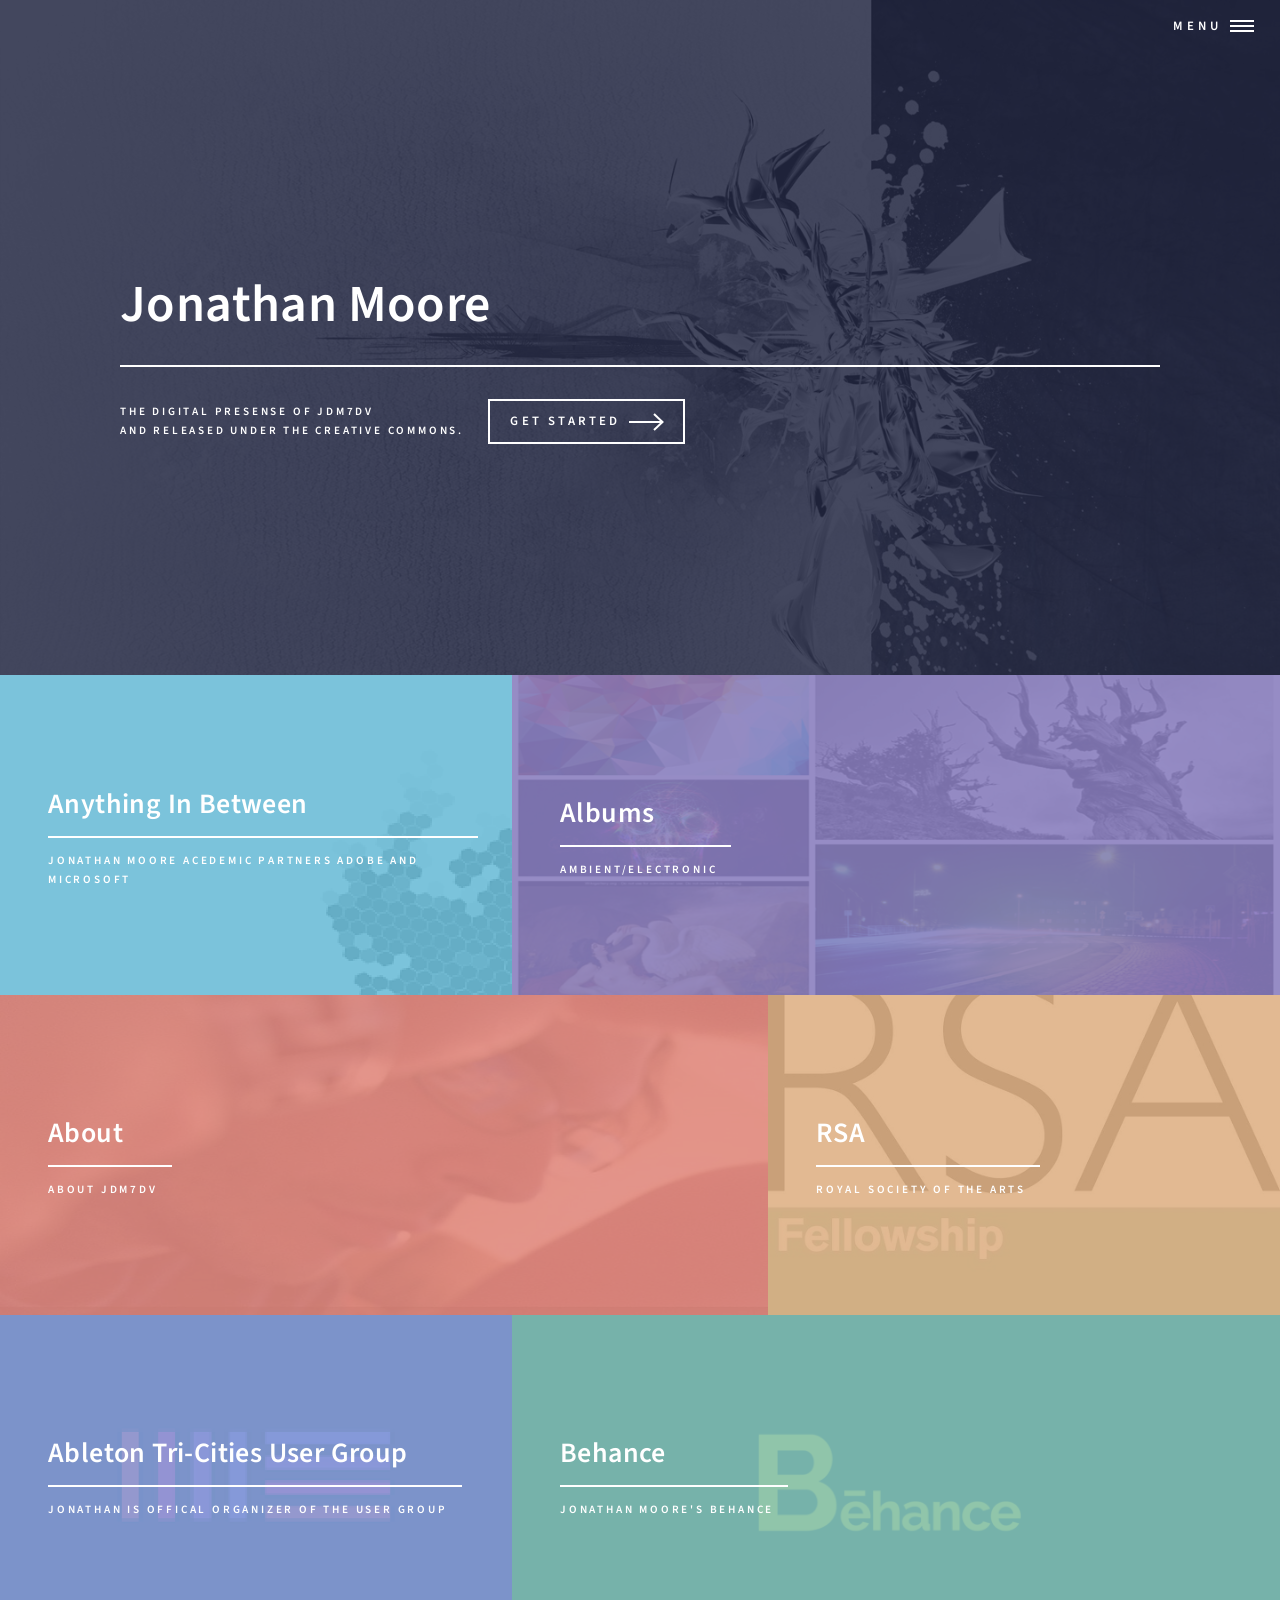
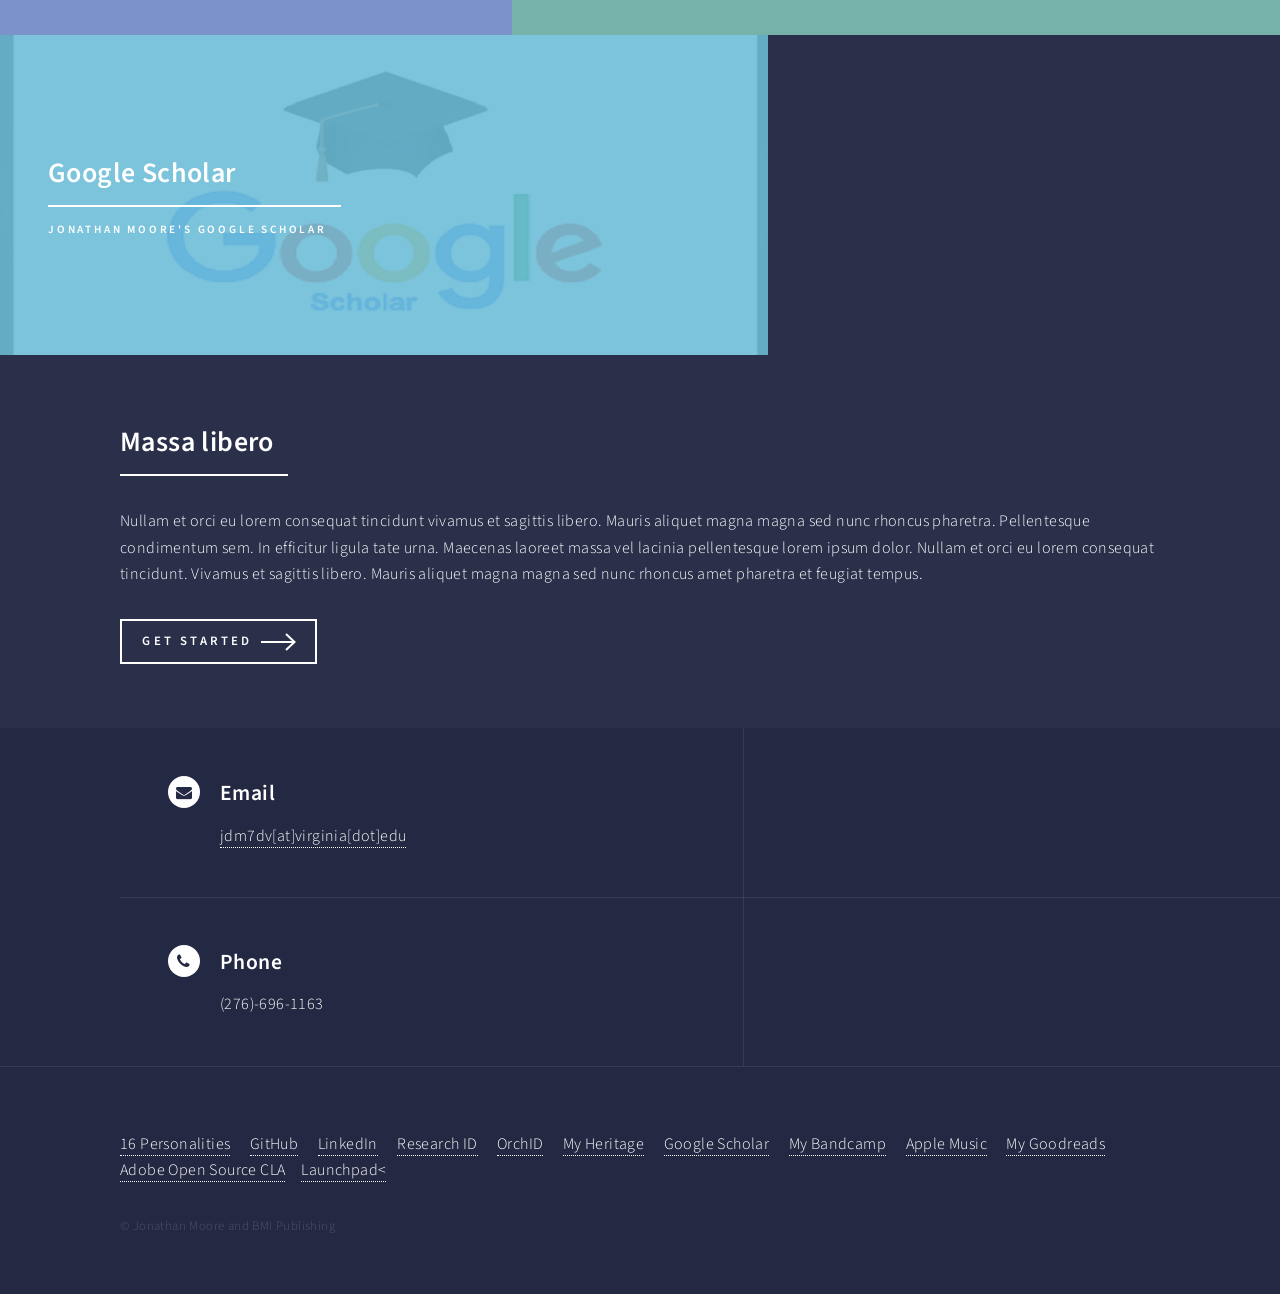
==== commit 4597a655: "updated site" ====
--- a/artist/index.html
+++ b/artist/index.html
@@ -1,240 +1,240 @@
-<!DOCTYPE HTML>
-<!--
-	Forty by HTML5 UP
-	html5up.net | @ajlkn
-	Free for personal and commercial use under the CCA 3.0 license (html5up.net/license)
--->
-<html>
-	<head>
-		<title>The digital presense of jdm7dv</title>
-		<meta charset="utf-8" />
-		<meta name="viewport" content="width=device-width, initial-scale=1, user-scalable=no" />
-		<!--[if lte IE 8]><script src="assets/js/ie/html5shiv.js"></script><![endif]-->
-        <link rel="stylesheet" href="assets/css/main.css" />
-        <!--[if lte IE 9]><link rel="stylesheet" href="assets/css/ie9.css" /><![endif]-->
-		<!--[if lte IE 8]><link rel="stylesheet" href="assets/css/ie8.css" /><![endif]-->
-	</head>
-	<body>
-
-		<!-- Wrapper -->
-			<div id="wrapper">
-
-				<!-- Header -->
-					<header id="header" class="alt">
-					  <nav>
-							<a href="#menu">Menu</a>
-						</nav>
-					</header>
-
-				<!-- Menu -->
-					<nav id="menu">
-						<ul class="links">
-							<li><a href="index.html">Home</a></li>
-							<li><a href="albums.html">Albums</a></li>
-                            <li><a href="gallery/index.html">Gallery</a></li>
-                            <li><a href="https://www.blogger.com/profile/04845957680564475468">Blog</a></li>
-                            <li><a href="https://social.jonathanmoore.net">Social</a></li>
-                            <li><a href="https://store.cdbaby.com/Artist/JonathanMoore">CDBaby</a></li>
-                            <li><a href="https://jdm7dv.bandcamp.com/">Bandcamp</a>
-							<li><a href="about.html">About</a></li>
-							
-						</ul>
-						<ul class="actions vertical">
-							<li><a href="#" class="button special fit">Get Started</a></li>
-							<li><a href="#" class="button fit">Log In</a></li>
-						</ul>
-					</nav>
-
-				<!-- Banner -->
-					<section id="banner" class="major">
-						<div class="inner">
-							<header class="major">
-								<h1>Jonathan Moore</h1>
-							</header>
-							<div class="content">
-								<p>The digital presense of jdm7dv<br />
-								and released under the Creative Commons.</p>
-								<ul class="actions">
-									<li><a href="#one" class="button next scrolly">Get Started</a></li>
-								</ul>
-							</div>
-						</div>
-					</section>
-
-				<!-- Main -->
-					<div id="main">
-
-						<!-- One -->
-							<section id="one" class="tiles">
-								<article>
-									<span class="image">
-										<img src="images/pic01.jpg" alt="" />
-									</span>
-									<header class="major">
-										<h3><a href="https://github.com/intj-t" class="link">Anything In Between</a></h3>
-										<p>Jonathan Moore Acedemic Partners Adobe and Microsoft</p>
-									</header>
-								</article>
-								<article>
-									<span class="image">
-										<img src="images/pic02.jpg" alt="" />
-									</span>
-									<header class="major">
-										<h3><a href="albums.html" class="link">Albums</a></h3>
-										<p>Ambient/Electronic</p>
-									</header>
-								</article>
-								<article>
-									<span class="image">
-										<img src="images/Jonathan_Moore.jpg" alt="" />
-									</span>
-									<header class="major">
-										<h3><a href="about.html" class="link">About</a></h3>
-										<p>About jdm7dv</p>
-									</header>
-								</article>
-								<article>
-									<span class="image">
-										<img src="images/RSA-logo.jpg" alt="" />
-									</span>
-									<header class="major">
-										<h3><a href="https://www.thersa.org/" class="link">RSA</a></h3>
-										<p>Royal Society of the Arts</p>
-									</header>
-								</article>
-								<article>
-									<span class="image">
-										<img src="images/35839010.jpg" alt="" />
-									</span>
-									<header class="major">
-										<h3><a href="https://www.ableton.com/en/community/user-groups/tri-cities-ableton-user-group/" class="link">Ableton Tri-Cities User Group</a></h3>
-										<p>Jonathan is offical organizer of the user group</p>
-									</header>
-								</article>
-								<!--<article>
-									<span class="image">
-										<img src="images/re_vst.jpg" alt="" />
-									</span>
-									<header class="major">
-										<h3><a href="re_vst.html" class="link">Rack Extentions and VST's</a></h3>
-										<p>2020</p>
-									</header>
-								</article>-->
-                                <article>
-									<span class="image">
-										<img src="images/behance.gif" alt="" />
-									</span>
-									<header class="major">
-										<h3><a href="gallery/index.html" class="link">Behance</a></h3>
-										<p>Jonathan Moore's Behance</p>
-									</header>
-								</article>
-                                <article>
-									<span class="image">
-										<img src="images/gogle.png" alt="" />
-									</span>
-									<header class="major">
-										<h3><a href="https://scholar.google.com/citations?hl=en&user=aBc-Oc8AAAAJ" class="link">Google Scholar</a></h3>
-										<p>Jonathan Moore's Google Scholar</p>
-									</header>
-								</article>
-                                
-							</section>
-
-						<!-- Two -->
-							<section id="two">
-								<div class="inner">
-									<header class="major">
-										<h2>Massa libero</h2>
-									</header>
-									<p>Nullam et orci eu lorem consequat tincidunt vivamus et sagittis libero. Mauris aliquet magna magna sed nunc rhoncus pharetra. Pellentesque condimentum sem. In efficitur ligula tate urna. Maecenas laoreet massa vel lacinia pellentesque lorem ipsum dolor. Nullam et orci eu lorem consequat tincidunt. Vivamus et sagittis libero. Mauris aliquet magna magna sed nunc rhoncus amet pharetra et feugiat tempus.</p>
-									<ul class="actions">
-										<li><a href="landing.html" class="button next">Get Started</a></li>
-									</ul>
-								</div>
-							</section>
-
-					</div>
-
-				<!-- Contact -->
-					<section id="contact">
-						<div class="inner">
-							<!--<section>
-								<form method="post" action="#">
-									<div class="field half first">
-										<label for="name">Name</label>
-										<input type="text" name="name" id="name" />
-									</div>
-									<div class="field half">
-										<label for="email">Email</label>
-										<input type="text" name="email" id="email" />
-									</div>
-									<div class="field">
-										<label for="message">Message</label>
-										<textarea name="message" id="message" rows="6"></textarea>
-									</div>
-									<ul class="actions">
-										<li><input type="submit" value="Send Message" class="special" /></li>
-										<li><input type="reset" value="Clear" /></li>
-									</ul>
-								</form>
-							</section>-->
-							<section class="split">
-								<section>
-									<div class="contact-method">
-										<span class="icon alt fa-envelope"></span>
-										<h3>Email</h3>
-										<a href="#">jdm7dv[at]virginia[dot]edu</a>
-									</div>
-								</section>
-								<section>
-									<div class="contact-method">
-										<span class="icon alt fa-phone"></span>
-										<h3>Phone</h3>
-										<span>(276)-696-1163</span>
-									</div>
-								</section>								
-							</section>
-						</div>
-					</section>
-
-				<!-- Footer -->
-					<footer id="footer">
-						<div class="inner">
-							<ul class="icons">
-								<!--<li><a href="#" class="icon alt fa-twitter"><span class="label">Twitter</span></a></li>
-								<li><a href="#" class="icon alt fa-facebook"><span class="label">Facebook</span></a></li>-->
-								<li><a href="https://www.16personalities.com/profiles/2ebeedfa55fbe" ><span class="label">16 Personalities</span></a></li>
-								<li><a href="https://github.com/jdm7dv" ><span class="label">GitHub</span></a></li>
-								<li><a href="https://www.linkedin.com/in/jdm7dv/" ><span class="label">LinkedIn</span></a></li>
-                                <li><a href="http://www.researcherid.com/rid/O-6842-2016" ><span class="label">Research ID</span></a></li>
-                                <li><a href="https://orcid.org/0000-0002-3929-2958" ><span class="label">OrchID</span></a></li>
-                                <li><a href="https://www.myheritage.com/member-831976881_1/jonathan-moore?public=1&originalSiteID=532733941" ><span class="label">My Heritage</span></a></li>
-                                <li><a href="https://scholar.google.com/citations?hl=en&user=aBc-Oc8AAAAJ" ><span class="label">Google Scholar</span></a></li>                                
-	                            <li><a href="https://jdm7dv.bandcamp.com" ><span class="label">My Bandcamp</span></a></li>
-                                <li><a href="https://itunes.apple.com/us/album/ambient-moments-vol-1/1295436715" ><span class="label">Apple Music</span></a></li>
-	                            <li><a href="https://www.goodreads.com/user/show/72426002-jonathan-moore" ><span class="label">My Goodreads</span></a></li>
-                                <li><a href="http://opensource.adobe.com/cla.html" ><span class="label">Adobe Open Source CLA</span></a>
-                                <li><a href="https://github.com/jdm7dv/jdm7dv.github.io.git"><span class="label">Launchpad</span><</a>
-							</ul>
-							<ul class="copyright">
-								<li>&copy; Jonathan Moore and BMI Publishing</li>
-							</ul>
-						</div>
-					</footer>
-
-
-			</div>
-
-		<!-- Scripts -->
-			<script src="assets/js/jquery.min.js"></script>
-			<script src="assets/js/jquery.scrolly.min.js"></script>
-			<script src="assets/js/jquery.scrollex.min.js"></script>
-			<script src="assets/js/skel.min.js"></script>
-			<script src="assets/js/util.js"></script>
-			<!--[if lte IE 8]><script src="assets/js/ie/respond.min.js"></script><![endif]-->
-			<script src="assets/js/main.js"></script>
-            
-
-	</body>
-</html>
+<!DOCTYPE HTML>
+<!--
+	Forty by HTML5 UP
+	html5up.net | @ajlkn
+	Free for personal and commercial use under the CCA 3.0 license (html5up.net/license)
+-->
+<html>
+	<head>
+		<title>The digital presense of jdm7dv</title>
+		<meta charset="utf-8" />
+		<meta name="viewport" content="width=device-width, initial-scale=1, user-scalable=no" />
+		<!--[if lte IE 8]><script src="assets/js/ie/html5shiv.js"></script><![endif]-->
+        <link rel="stylesheet" href="assets/css/main.css" />
+        <!--[if lte IE 9]><link rel="stylesheet" href="assets/css/ie9.css" /><![endif]-->
+		<!--[if lte IE 8]><link rel="stylesheet" href="assets/css/ie8.css" /><![endif]-->
+	</head>
+	<body>
+
+		<!-- Wrapper -->
+			<div id="wrapper">
+
+				<!-- Header -->
+					<header id="header" class="alt">
+					  <nav>
+							<a href="#menu">Menu</a>
+						</nav>
+					</header>
+
+				<!-- Menu -->
+					<nav id="menu">
+						<ul class="links">
+							<li><a href="index.html">Home</a></li>
+							<li><a href="albums.html">Albums</a></li>
+                            <li><a href="gallery/index.html">Gallery</a></li>
+                            <li><a href="https://www.blogger.com/profile/04845957680564475468">Blog</a></li>
+                            <li><a href="https://social.jonathanmoore.net">Social</a></li>
+                            <li><a href="https://store.cdbaby.com/Artist/JonathanMoore">CDBaby</a></li>
+                            <li><a href="https://jdm7dv.bandcamp.com/">Bandcamp</a>
+							<li><a href="about.html">About</a></li>
+							
+						</ul>
+						<ul class="actions vertical">
+							<li><a href="#" class="button special fit">Get Started</a></li>
+							<li><a href="#" class="button fit">Log In</a></li>
+						</ul>
+					</nav>
+
+				<!-- Banner -->
+					<section id="banner" class="major">
+						<div class="inner">
+							<header class="major">
+								<h1>Jonathan Moore</h1>
+							</header>
+							<div class="content">
+								<p>The digital presense of jdm7dv<br />
+								and released under the Creative Commons.</p>
+								<ul class="actions">
+									<li><a href="#one" class="button next scrolly">Get Started</a></li>
+								</ul>
+							</div>
+						</div>
+					</section>
+
+				<!-- Main -->
+					<div id="main">
+
+						<!-- One -->
+							<section id="one" class="tiles">
+								<article>
+									<span class="image">
+										<img src="images/pic01.jpg" alt="" />
+									</span>
+									<header class="major">
+										<h3><a href="https://github.com/intj-t" class="link">Anything In Between</a></h3>
+										<p>Jonathan Moore Acedemic Partners Adobe and Microsoft</p>
+									</header>
+								</article>
+								<article>
+									<span class="image">
+										<img src="images/pic02.jpg" alt="" />
+									</span>
+									<header class="major">
+										<h3><a href="albums.html" class="link">Albums</a></h3>
+										<p>Ambient/Electronic</p>
+									</header>
+								</article>
+								<article>
+									<span class="image">
+										<img src="images/Jonathan_Moore.jpg" alt="" />
+									</span>
+									<header class="major">
+										<h3><a href="about.html" class="link">About</a></h3>
+										<p>About jdm7dv</p>
+									</header>
+								</article>
+								<article>
+									<span class="image">
+										<img src="images/RSA-logo.jpg" alt="" />
+									</span>
+									<header class="major">
+										<h3><a href="https://www.thersa.org/" class="link">RSA</a></h3>
+										<p>Royal Society of the Arts</p>
+									</header>
+								</article>
+								<article>
+									<span class="image">
+										<img src="images/35839010.jpg" alt="" />
+									</span>
+									<header class="major">
+										<h3><a href="https://www.ableton.com/en/community/user-groups/tri-cities-ableton-user-group/" class="link">Ableton Tri-Cities User Group</a></h3>
+										<p>Jonathan is offical organizer of the user group</p>
+									</header>
+								</article>
+								<!--<article>
+									<span class="image">
+										<img src="images/re_vst.jpg" alt="" />
+									</span>
+									<header class="major">
+										<h3><a href="re_vst.html" class="link">Rack Extentions and VST's</a></h3>
+										<p>2020</p>
+									</header>
+								</article>-->
+                                <article>
+									<span class="image">
+										<img src="images/behance.gif" alt="" />
+									</span>
+									<header class="major">
+										<h3><a href="gallery/index.html" class="link">Behance</a></h3>
+										<p>Jonathan Moore's Behance</p>
+									</header>
+								</article>
+                                <article>
+									<span class="image">
+										<img src="images/gogle.png" alt="" />
+									</span>
+									<header class="major">
+										<h3><a href="https://scholar.google.com/citations?hl=en&user=aBc-Oc8AAAAJ" class="link">Google Scholar</a></h3>
+										<p>Jonathan Moore's Google Scholar</p>
+									</header>
+								</article>
+                                
+							</section>
+
+						<!-- Two -->
+							<section id="two">
+								<div class="inner">
+									<header class="major">
+										<h2>Massa libero</h2>
+									</header>
+									<p>Nullam et orci eu lorem consequat tincidunt vivamus et sagittis libero. Mauris aliquet magna magna sed nunc rhoncus pharetra. Pellentesque condimentum sem. In efficitur ligula tate urna. Maecenas laoreet massa vel lacinia pellentesque lorem ipsum dolor. Nullam et orci eu lorem consequat tincidunt. Vivamus et sagittis libero. Mauris aliquet magna magna sed nunc rhoncus amet pharetra et feugiat tempus.</p>
+									<ul class="actions">
+										<li><a href="landing.html" class="button next">Get Started</a></li>
+									</ul>
+								</div>
+							</section>
+
+					</div>
+
+				<!-- Contact -->
+					<section id="contact">
+						<div class="inner">
+							<!--<section>
+								<form method="post" action="#">
+									<div class="field half first">
+										<label for="name">Name</label>
+										<input type="text" name="name" id="name" />
+									</div>
+									<div class="field half">
+										<label for="email">Email</label>
+										<input type="text" name="email" id="email" />
+									</div>
+									<div class="field">
+										<label for="message">Message</label>
+										<textarea name="message" id="message" rows="6"></textarea>
+									</div>
+									<ul class="actions">
+										<li><input type="submit" value="Send Message" class="special" /></li>
+										<li><input type="reset" value="Clear" /></li>
+									</ul>
+								</form>
+							</section>-->
+							<section class="split">
+								<section>
+									<div class="contact-method">
+										<span class="icon alt fa-envelope"></span>
+										<h3>Email</h3>
+										<a href="#">jdm7dv[at]virginia[dot]edu</a>
+									</div>
+								</section>
+								<section>
+									<div class="contact-method">
+										<span class="icon alt fa-phone"></span>
+										<h3>Phone</h3>
+										<span>(276)-696-1163</span>
+									</div>
+								</section>								
+							</section>
+						</div>
+					</section>
+
+				<!-- Footer -->
+					<footer id="footer">
+						<div class="inner">
+							<ul class="icons">
+								<!--<li><a href="#" class="icon alt fa-twitter"><span class="label">Twitter</span></a></li>
+								<li><a href="#" class="icon alt fa-facebook"><span class="label">Facebook</span></a></li>-->
+								<li><a href="https://www.16personalities.com/profiles/2ebeedfa55fbe" ><span class="label">16 Personalities</span></a></li>
+								<li><a href="https://github.com/jdm7dv" ><span class="label">GitHub</span></a></li>
+								<li><a href="https://www.linkedin.com/in/jdm7dv/" ><span class="label">LinkedIn</span></a></li>
+                                <li><a href="http://www.researcherid.com/rid/O-6842-2016" ><span class="label">Research ID</span></a></li>
+                                <li><a href="https://orcid.org/0000-0002-3929-2958" ><span class="label">OrchID</span></a></li>
+                                <li><a href="https://www.myheritage.com/member-831976881_1/jonathan-moore?public=1&originalSiteID=532733941" ><span class="label">My Heritage</span></a></li>
+                                <li><a href="https://scholar.google.com/citations?hl=en&user=aBc-Oc8AAAAJ" ><span class="label">Google Scholar</span></a></li>                                
+	                            <li><a href="https://jdm7dv.bandcamp.com" ><span class="label">My Bandcamp</span></a></li>
+                                <li><a href="https://itunes.apple.com/us/album/ambient-moments-vol-1/1295436715" ><span class="label">Apple Music</span></a></li>
+	                            <li><a href="https://www.goodreads.com/user/show/72426002-jonathan-moore" ><span class="label">My Goodreads</span></a></li>
+                                <li><a href="http://opensource.adobe.com/cla.html" ><span class="label">Adobe Open Source CLA</span></a>
+                                <li><a href="https://github.com/jdm7dv/jdm7dv.github.io.git"><span class="label">Launchpad</span><</a>
+							</ul>
+							<ul class="copyright">
+								<li>&copy; Jonathan Moore and BMI Publishing</li>
+							</ul>
+						</div>
+					</footer>
+
+
+			</div>
+
+		<!-- Scripts -->
+			<script src="assets/js/jquery.min.js"></script>
+			<script src="assets/js/jquery.scrolly.min.js"></script>
+			<script src="assets/js/jquery.scrollex.min.js"></script>
+			<script src="assets/js/skel.min.js"></script>
+			<script src="assets/js/util.js"></script>
+			<!--[if lte IE 8]><script src="assets/js/ie/respond.min.js"></script><![endif]-->
+			<script src="assets/js/main.js"></script>
+            
+
+	</body>
+</html>
--- a/artist/assets/css/ie9.css
+++ b/artist/assets/css/ie9.css
@@ -1,94 +1,94 @@
-/*
-	Forty by HTML5 UP
-	html5up.net | @ajlkn
-	Free for personal and commercial use under the CCA 3.0 license (html5up.net/license)
-*/
-
-/* Spotlights */
-
-	.spotlights > section:after {
-		content: '';
-		display: block;
-		clear: both;
-	}
-
-	.spotlights > section > .image {
-		float: left;
-	}
-
-	.spotlights > section > .content {
-		float: left;
-	}
-
-/* Tiles */
-
-	.tiles:after {
-		content: '';
-		display: block;
-		clear: both;
-	}
-
-	.tiles article {
-		padding: 8em 4em 6em 4em ;
-		float: left;
-		height: auto;
-		max-height: none;
-		min-height: 0;
-	}
-
-/* Header */
-
-	#header .logo {
-		position: absolute;
-		top: 0;
-		left: 0;
-	}
-
-	#header nav {
-		position: absolute;
-		top: 0;
-		right: 0;
-	}
-
-/* Banner */
-
-	#banner {
-		padding: 7em 0 4em 0 ;
-		background-attachment: scroll;
-		height: auto;
-		max-height: none;
-		min-height: 0;
-	}
-
-		#banner > .inner .content {
-			display: block;
-		}
-
-			#banner > .inner .content > * {
-				margin-left: 0;
-				margin: 0 0 2em 0;
-			}
-
-		#banner.major {
-			height: auto;
-			max-height: none;
-			min-height: 0;
-		}
-
-/* Contact */
-
-	#contact:after {
-		content: '';
-		display: block;
-		clear: both;
-	}
-
-	#contact > .inner > * {
-		float: left;
-	}
-
-/* Menu */
-
-	#menu .inner {
-		margin: 0 auto;
+/*
+	Forty by HTML5 UP
+	html5up.net | @ajlkn
+	Free for personal and commercial use under the CCA 3.0 license (html5up.net/license)
+*/
+
+/* Spotlights */
+
+	.spotlights > section:after {
+		content: '';
+		display: block;
+		clear: both;
+	}
+
+	.spotlights > section > .image {
+		float: left;
+	}
+
+	.spotlights > section > .content {
+		float: left;
+	}
+
+/* Tiles */
+
+	.tiles:after {
+		content: '';
+		display: block;
+		clear: both;
+	}
+
+	.tiles article {
+		padding: 8em 4em 6em 4em ;
+		float: left;
+		height: auto;
+		max-height: none;
+		min-height: 0;
+	}
+
+/* Header */
+
+	#header .logo {
+		position: absolute;
+		top: 0;
+		left: 0;
+	}
+
+	#header nav {
+		position: absolute;
+		top: 0;
+		right: 0;
+	}
+
+/* Banner */
+
+	#banner {
+		padding: 7em 0 4em 0 ;
+		background-attachment: scroll;
+		height: auto;
+		max-height: none;
+		min-height: 0;
+	}
+
+		#banner > .inner .content {
+			display: block;
+		}
+
+			#banner > .inner .content > * {
+				margin-left: 0;
+				margin: 0 0 2em 0;
+			}
+
+		#banner.major {
+			height: auto;
+			max-height: none;
+			min-height: 0;
+		}
+
+/* Contact */
+
+	#contact:after {
+		content: '';
+		display: block;
+		clear: both;
+	}
+
+	#contact > .inner > * {
+		float: left;
+	}
+
+/* Menu */
+
+	#menu .inner {
+		margin: 0 auto;
 	}
--- a/artist/assets/css/ie8.css
+++ b/artist/assets/css/ie8.css
@@ -1,43 +1,43 @@
-/*
-	Forty by HTML5 UP
-	html5up.net | @ajlkn
-	Free for personal and commercial use under the CCA 3.0 license (html5up.net/license)
-*/
-
-/* Button */
-
-	.button {
-		border: solid 2px !important;
-	}
-
-		.button.next {
-			padding-right: 1.75em;
-		}
-
-			.button.next:before, .button.next:after {
-				display: none;
-			}
-
-/* Tiles */
-
-	.tiles article {
-		width: 50%;
-		-ms-behavior: url("assets/js/ie/backgroundsize.min.htc");
-		background-size: cover;
-	}
-
-/* Banner */
-
-	#banner {
-		-ms-behavior: url("assets/js/ie/backgroundsize.min.htc");
-	}
-
-		#banner:after {
-			display: none;
-		}
-
-/* Menu */
-
-	#menu {
-		background: #242943;
+/*
+	Forty by HTML5 UP
+	html5up.net | @ajlkn
+	Free for personal and commercial use under the CCA 3.0 license (html5up.net/license)
+*/
+
+/* Button */
+
+	.button {
+		border: solid 2px !important;
+	}
+
+		.button.next {
+			padding-right: 1.75em;
+		}
+
+			.button.next:before, .button.next:after {
+				display: none;
+			}
+
+/* Tiles */
+
+	.tiles article {
+		width: 50%;
+		-ms-behavior: url("assets/js/ie/backgroundsize.min.htc");
+		background-size: cover;
+	}
+
+/* Banner */
+
+	#banner {
+		-ms-behavior: url("assets/js/ie/backgroundsize.min.htc");
+	}
+
+		#banner:after {
+			display: none;
+		}
+
+/* Menu */
+
+	#menu {
+		background: #242943;
 	}
